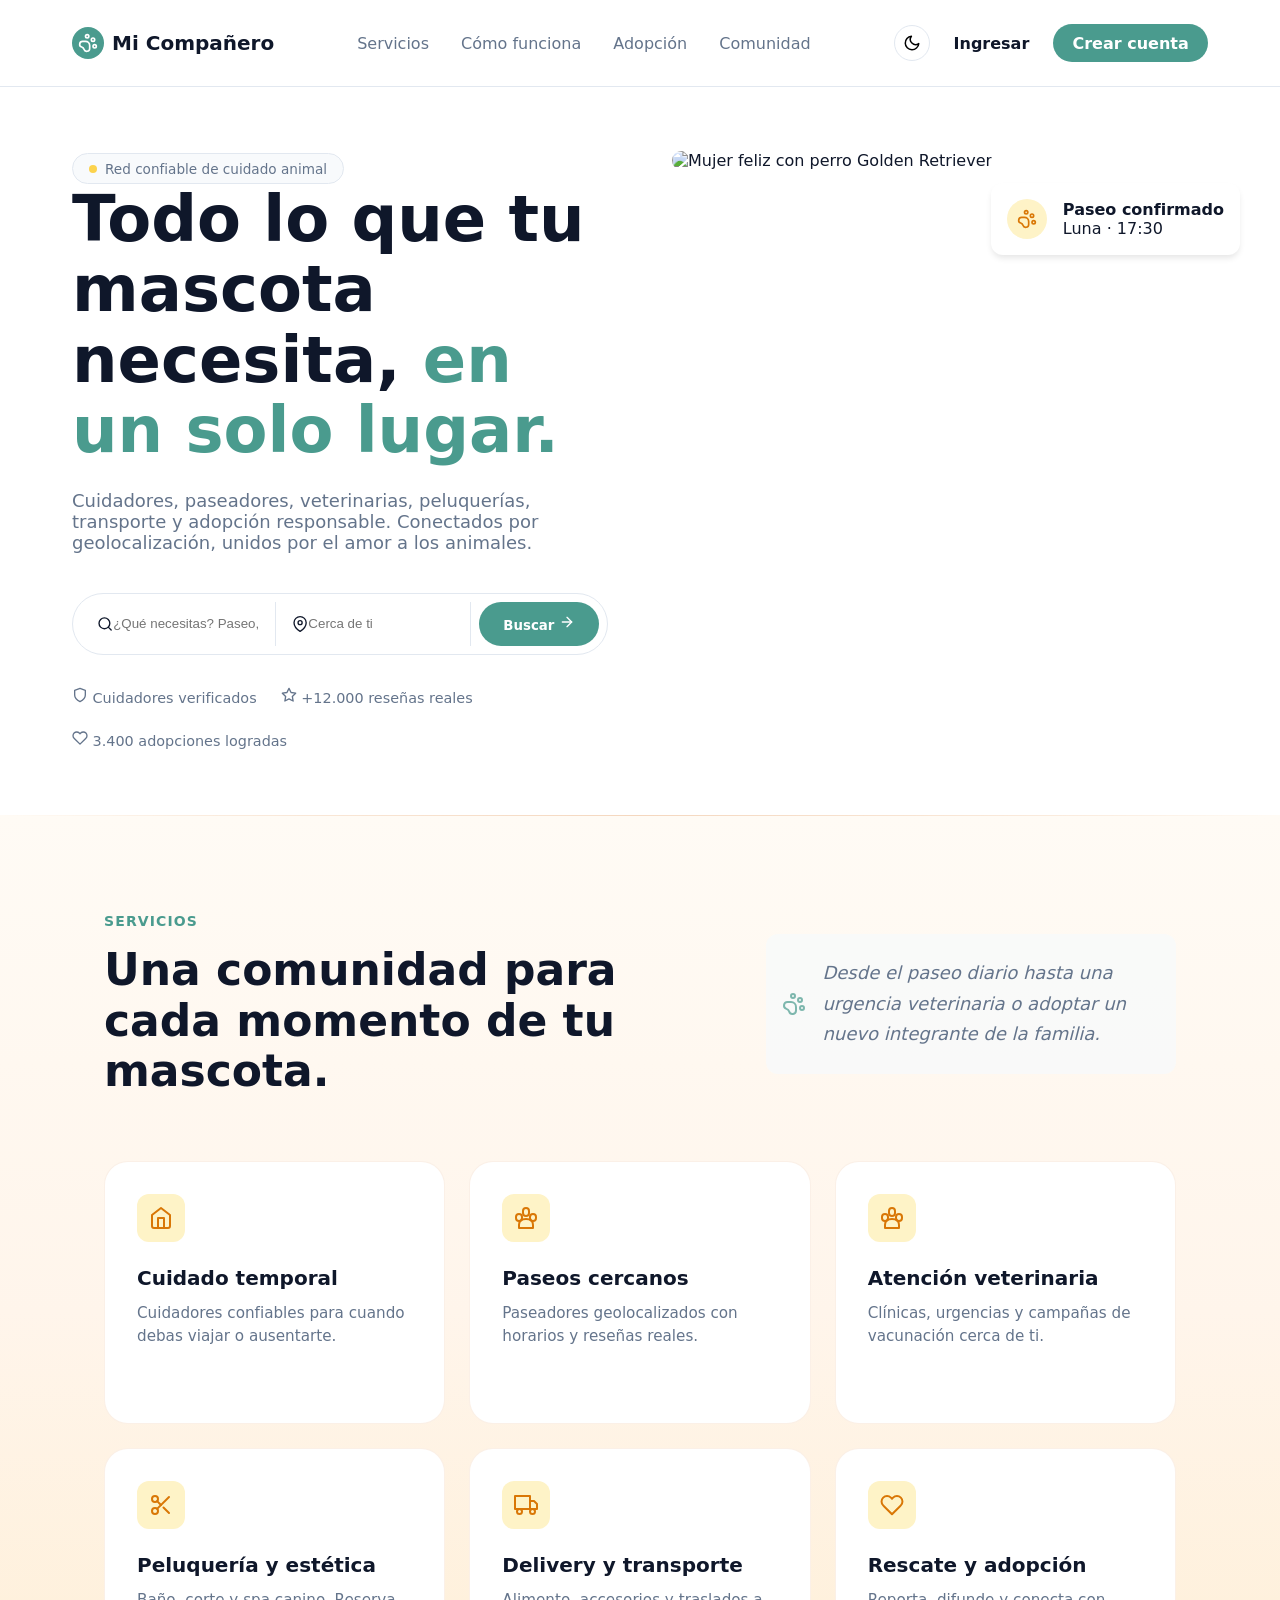
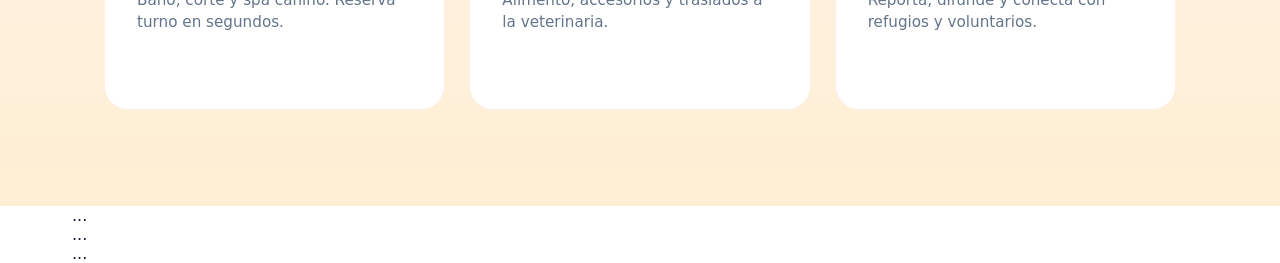
==== index.html @ 40c1881e "Primer Commit" ====
<!DOCTYPE html>
<html lang="es">
<head>
    <meta charset="UTF-8">
    <meta name="viewport" content="width=device-width, initial-scale=1.0">
    <title>Mi Compañero - Cuidado Animal</title>
    <!-- (Mantén todos los links a CSS aquí igual que antes) -->
    <link rel="stylesheet" href="css/variables.css">
    <link rel="stylesheet" href="css/reset.css">
    <link rel="stylesheet" href="css/components.css">
    <link rel="stylesheet" href="css/header.css">
    <link rel="stylesheet" href="css/hero.css">
    <link rel="stylesheet" href="css/main.css">
</head>
<body>

    <!-- HEADER ACTUALIZADO CON EL NUEVO SVG -->
    <header>
        <div class="container nav-wrapper">
            <a href="#" class="logo">
                <div class="logo-icon">
                    <!-- Logo SVG Paw Print -->
                    <svg xmlns="http://www.w3.org/2000/svg" width="20" height="20" viewBox="0 0 24 24" fill="none" stroke="currentColor" stroke-width="2" stroke-linecap="round" stroke-linejoin="round">
                        <circle cx="11" cy="4" r="2"></circle>
                        <circle cx="18" cy="8" r="2"></circle>
                        <circle cx="20" cy="16" r="2"></circle>
                        <path d="M9 10a5 5 0 0 1 5 5v3.5a3.5 3.5 0 0 1-6.84 1.045Q6.52 17.48 4.46 16.84A3.5 3.5 0 0 1 5.5 10Z"></path>
                    </svg>
                </div>
                Mi Compañero
            </a>
            
            <nav>
                <ul class="nav-links">
                    <li><a href="#servicios">Servicios</a></li>
                    <li><a href="#como-funciona">Cómo funciona</a></li>
                    <li><a href="#adopcion">Adopción</a></li>
                    <li><a href="#comunidad">Comunidad</a></li>
                </ul>
            </nav>
            <div class="nav-actions">
                <button class="theme-toggle" id="themeBtn" aria-label="Cambiar tema">
                    <svg xmlns="http://www.w3.org/2000/svg" width="18" height="18" viewBox="0 0 24 24" fill="none" stroke="currentColor" stroke-width="2" stroke-linecap="round" stroke-linejoin="round"><path d="M21 12.79A9 9 0 1 1 11.21 3 7 7 0 0 0 21 12.79z"></path></svg>
                </button>
                <a href="#" class="btn-login">Ingresar</a>
                <a href="#" class="btn-primary">Crear cuenta</a>
            </div>
        </div>
    </header>

    <!-- MAIN CONTENT -->
    <main class="container">
        <section class="hero">
            
            <!-- Left Column -->
            <div class="hero-content">
                <div class="badge">
                    <span class="badge-dot"></span>
                    Red confiable de cuidado animal
                </div>
                
                <h1>Todo lo que tu mascota necesita, <span class="text-primary">en un solo lugar.</span></h1>
                
                <p class="hero-description">
                    Cuidadores, paseadores, veterinarias, peluquerías, transporte y adopción responsable. Conectados por geolocalización, unidos por el amor a los animales.
                </p>

                <form class="search-bar" id="searchForm">
                    <div class="search-input-group">
                        <svg xmlns="http://www.w3.org/2000/svg" width="18" height="18" viewBox="0 0 24 24" fill="none" stroke="currentColor" stroke-width="2" stroke-linecap="round" stroke-linejoin="round"><circle cx="11" cy="11" r="8"></circle><line x1="21" y1="21" x2="16.65" y2="16.65"></line></svg>
                        <input type="text" placeholder="¿Qué necesitas? Paseo, veterinaria...">
                    </div>
                    <div class="search-input-group">
                        <svg xmlns="http://www.w3.org/2000/svg" width="18" height="18" viewBox="0 0 24 24" fill="none" stroke="currentColor" stroke-width="2" stroke-linecap="round" stroke-linejoin="round"><path d="M21 10c0 7-9 13-9 13s-9-6-9-13a9 9 0 0 1 18 0z"></path><circle cx="12" cy="10" r="3"></circle></svg>
                        <input type="text" placeholder="Cerca de ti">
                    </div>
                    <button type="submit" class="btn-search">
                        Buscar 
                        <svg xmlns="http://www.w3.org/2000/svg" width="16" height="16" viewBox="0 0 24 24" fill="none" stroke="currentColor" stroke-width="2" stroke-linecap="round" stroke-linejoin="round"><line x1="5" y1="12" x2="19" y2="12"></line><polyline points="12 5 19 12 12 19"></polyline></svg>
                    </button>
                </form>

                <div class="features-list">
                    <div class="feature-item">
                        <svg xmlns="http://www.w3.org/2000/svg" width="16" height="16" viewBox="0 0 24 24" fill="none" stroke="currentColor" stroke-width="2" stroke-linecap="round" stroke-linejoin="round"><path d="M12 22s8-4 8-10V5l-8-3-8 3v7c0 6 8 10 8 10z"></path></svg>
                        Cuidadores verificados
                    </div>
                    <div class="feature-item">
                        <svg xmlns="http://www.w3.org/2000/svg" width="16" height="16" viewBox="0 0 24 24" fill="none" stroke="currentColor" stroke-width="2" stroke-linecap="round" stroke-linejoin="round"><polygon points="12 2 15.09 8.26 22 9.27 17 14.14 18.18 21.02 12 17.77 5.82 21.02 7 14.14 2 9.27 8.91 8.26 12 2"></polygon></svg>
                        +12.000 reseñas reales
                    </div>
                    <div class="feature-item">
                        <svg xmlns="http://www.w3.org/2000/svg" width="16" height="16" viewBox="0 0 24 24" fill="none" stroke="currentColor" stroke-width="2" stroke-linecap="round" stroke-linejoin="round"><path d="M20.84 4.61a5.5 5.5 0 0 0-7.78 0L12 5.67l-1.06-1.06a5.5 5.5 0 0 0-7.78 7.78l1.06 1.06L12 21.23l7.78-7.78 1.06-1.06a5.5 5.5 0 0 0 0-7.78z"></path></svg>
                        3.400 adopciones logradas
                    </div>
                </div>
            </div>

            <!-- Right Column -->
            <div class="hero-visuals">
                <img src="https://images.unsplash.com/photo-1530281700549-e82e7bf110d6?ixlib=rb-4.0.3&auto=format&fit=crop&w=800&q=80" alt="Mujer feliz con perro Golden Retriever" class="main-image">

                <!-- Tarjeta Flotante Superior con el MISMO SVG -->
                <div class="floating-card card-top-right">
                    <div class="icon-circle">
                        <svg xmlns="http://www.w3.org/2000/svg" width="20" height="20" viewBox="0 0 24 24" fill="none" stroke="currentColor" stroke-width="2" stroke-linecap="round" stroke-linejoin="round">
                            <circle cx="11" cy="4" r="2"></circle>
                            <circle cx="18" cy="8" r="2"></circle>
                            <circle cx="20" cy="16" r="2"></circle>
                            <path d="M9 10a5 5 0 0 1 5 5v3.5a3.5 3.5 0 0 1-6.84 1.045Q6.52 17.48 4.46 16.84A3.5 3.5 0 0 1 5.5 10Z"></path>
                        </svg>
                    </div>
                    <div class="card-text">
                        <h4>Paseo confirmado</h4>
                        <p>Luna · 17:30</p>
                    </div>
                </div>
            </div>

        </section>
        <!-- SECCIÓN SERVICIOS -->
        <section id="servicios" class="services">
            <div class="container">
                <div class="services-header">
                    <div class="services-intro">
                        <span class="section-label">SERVICIOS</span>
                        <h2>Una comunidad para cada momento de tu mascota.</h2>
                    </div>
                    <p class="services-description">
                        Desde el paseo diario hasta una urgencia veterinaria o adoptar un nuevo integrante de la familia.
                    </p>
                </div>

                <div class="services-grid">
                    <!-- Tarjeta 1: Cuidado temporal -->
                    <article class="service-card">
                        <div class="service-icon">
                            <svg xmlns="http://www.w3.org/2000/svg" width="24" height="24" viewBox="0 0 24 24" fill="none" stroke="currentColor" stroke-width="2" stroke-linecap="round" stroke-linejoin="round">
                                <path d="m3 9 9-7 9 7v11a2 2 0 0 1-2 2H5a2 2 0 0 1-2-2z"></path>
                                <polyline points="9 22 9 12 15 12 15 22"></polyline>
                            </svg>
                        </div>
                        <h3>Cuidado temporal</h3>
                        <p>Cuidadores confiables para cuando debas viajar o ausentarte.</p>
                        <a href="#" class="service-link">
                            Explorar 
                            <svg xmlns="http://www.w3.org/2000/svg" width="16" height="16" viewBox="0 0 24 24" fill="none" stroke="currentColor" stroke-width="2" stroke-linecap="round" stroke-linejoin="round">
                                <line x1="5" y1="12" x2="19" y2="12"></line>
                                <polyline points="12 5 19 12 12 19"></polyline>
                            </svg>
                        </a>
                    </article>

                    <!-- Tarjeta 2: Paseos cercanos -->
                    <article class="service-card">
                        <div class="service-icon">
                            <svg xmlns="http://www.w3.org/2000/svg" width="24" height="24" viewBox="0 0 24 24" fill="none" stroke="currentColor" stroke-width="2" stroke-linecap="round" stroke-linejoin="round">
                                <path d="M12 2a3 3 0 0 0-3 3v2a3 3 0 0 0 6 0V5a3 3 0 0 0-3-3Z"></path>
                                <path d="M19 8a3 3 0 0 0-3 3v1a3 3 0 0 0 6 0v-1a3 3 0 0 0-3-3Z"></path>
                                <path d="M5 8a3 3 0 0 0-3 3v1a3 3 0 0 0 6 0v-1a3 3 0 0 0-3-3Z"></path>
                                <path d="M12 13c-4 0-7 2-7 6v3h14v-3c0-4-3-6-7-6Z"></path>
                            </svg>
                        </div>
                        <h3>Paseos cercanos</h3>
                        <p>Paseadores geolocalizados con horarios y reseñas reales.</p>
                        <a href="#" class="service-link">
                            Explorar 
                            <svg xmlns="http://www.w3.org/2000/svg" width="16" height="16" viewBox="0 0 24 24" fill="none" stroke="currentColor" stroke-width="2" stroke-linecap="round" stroke-linejoin="round">
                                <line x1="5" y1="12" x2="19" y2="12"></line>
                                <polyline points="12 5 19 12 12 19"></polyline>
                            </svg>
                        </a>
                    </article>

                    <!-- Tarjeta 3: Atención veterinaria -->
                    <article class="service-card">
                        <div class="service-icon">
                            <svg xmlns="http://www.w3.org/2000/svg" width="24" height="24" viewBox="0 0 24 24" fill="none" stroke="currentColor" stroke-width="2" stroke-linecap="round" stroke-linejoin="round">
                                <path d="M12 2a3 3 0 0 0-3 3v2a3 3 0 0 0 6 0V5a3 3 0 0 0-3-3Z"></path>
                                <path d="M19 8a3 3 0 0 0-3 3v1a3 3 0 0 0 6 0v-1a3 3 0 0 0-3-3Z"></path>
                                <path d="M5 8a3 3 0 0 0-3 3v1a3 3 0 0 0 6 0v-1a3 3 0 0 0-3-3Z"></path>
                                <path d="M12 13c-4 0-7 2-7 6v3h14v-3c0-4-3-6-7-6Z"></path>
                            </svg>
                        </div>
                        <h3>Atención veterinaria</h3>
                        <p>Clínicas, urgencias y campañas de vacunación cerca de ti.</p>
                        <a href="#" class="service-link">
                            Explorar 
                            <svg xmlns="http://www.w3.org/2000/svg" width="16" height="16" viewBox="0 0 24 24" fill="none" stroke="currentColor" stroke-width="2" stroke-linecap="round" stroke-linejoin="round">
                                <line x1="5" y1="12" x2="19" y2="12"></line>
                                <polyline points="12 5 19 12 12 19"></polyline>
                            </svg>
                        </a>
                    </article>

                    <!-- Tarjeta 4: Peluquería y estética -->
                    <article class="service-card">
                        <div class="service-icon">
                            <svg xmlns="http://www.w3.org/2000/svg" width="24" height="24" viewBox="0 0 24 24" fill="none" stroke="currentColor" stroke-width="2" stroke-linecap="round" stroke-linejoin="round">
                                <circle cx="6" cy="6" r="3"></circle>
                                <circle cx="6" cy="18" r="3"></circle>
                                <line x1="20" y1="4" x2="8.12" y2="15.88"></line>
                                <line x1="14.47" y1="14.48" x2="20" y2="20"></line>
                                <line x1="8.12" y1="8.12" x2="12" y2="12"></line>
                            </svg>
                        </div>
                        <h3>Peluquería y estética</h3>
                        <p>Baño, corte y spa canino. Reserva turno en segundos.</p>
                        <a href="#" class="service-link">
                            Explorar 
                            <svg xmlns="http://www.w3.org/2000/svg" width="16" height="16" viewBox="0 0 24 24" fill="none" stroke="currentColor" stroke-width="2" stroke-linecap="round" stroke-linejoin="round">
                                <line x1="5" y1="12" x2="19" y2="12"></line>
                                <polyline points="12 5 19 12 12 19"></polyline>
                            </svg>
                        </a>
                    </article>

                    <!-- Tarjeta 5: Delivery y transporte -->
                    <article class="service-card">
                        <div class="service-icon">
                            <svg xmlns="http://www.w3.org/2000/svg" width="24" height="24" viewBox="0 0 24 24" fill="none" stroke="currentColor" stroke-width="2" stroke-linecap="round" stroke-linejoin="round">
                                <rect x="1" y="3" width="15" height="13"></rect>
                                <polygon points="16 8 20 8 23 11 23 16 16 16 16 8"></polygon>
                                <circle cx="5.5" cy="18.5" r="2.5"></circle>
                                <circle cx="18.5" cy="18.5" r="2.5"></circle>
                            </svg>
                        </div>
                        <h3>Delivery y transporte</h3>
                        <p>Alimento, accesorios y traslados a la veterinaria.</p>
                        <a href="#" class="service-link">
                            Explorar 
                            <svg xmlns="http://www.w3.org/2000/svg" width="16" height="16" viewBox="0 0 24 24" fill="none" stroke="currentColor" stroke-width="2" stroke-linecap="round" stroke-linejoin="round">
                                <line x1="5" y1="12" x2="19" y2="12"></line>
                                <polyline points="12 5 19 12 12 19"></polyline>
                            </svg>
                        </a>
                    </article>

                    <!-- Tarjeta 6: Rescate y adopción -->
                    <article class="service-card">
                        <div class="service-icon">
                            <svg xmlns="http://www.w3.org/2000/svg" width="24" height="24" viewBox="0 0 24 24" fill="none" stroke="currentColor" stroke-width="2" stroke-linecap="round" stroke-linejoin="round">
                                <path d="M20.84 4.61a5.5 5.5 0 0 0-7.78 0L12 5.67l-1.06-1.06a5.5 5.5 0 0 0-7.78 7.78l1.06 1.06L12 21.23l7.78-7.78 1.06-1.06a5.5 5.5 0 0 0 0-7.78z"></path>
                            </svg>
                        </div>
                        <h3>Rescate y adopción</h3>
                        <p>Reporta, difunde y conecta con refugios y voluntarios.</p>
                        <a href="#" class="service-link">
                            Explorar 
                            <svg xmlns="http://www.w3.org/2000/svg" width="16" height="16" viewBox="0 0 24 24" fill="none" stroke="currentColor" stroke-width="2" stroke-linecap="round" stroke-linejoin="round">
                                <line x1="5" y1="12" x2="19" y2="12"></line>
                                <polyline points="12 5 19 12 12 19"></polyline>
                            </svg>
                        </a>
                    </article>
                </div>
            </div>
        </section>
        <section id="como-funciona"> ... </section>
        <section id="adopcion"> ... </section>
        <section id="comunidad"> ... </section>
    </main>

    <!-- JS Modules -->
    <!-- ✅ ORDEN CORRECTO -->
    <!-- 1️⃣ Primero las utilidades (dependencias) -->
    <script src="js/utils/helpers.js"></script>

    <!-- 2️⃣ Luego los módulos que las usan -->
    <script src="js/modules/ThemeModule.js"></script>
    <script src="js/modules/SearchModule.js"></script>
    <script src="js/modules/NavModule.js"></script>

    <!-- 3️⃣ Finalmente el punto de entrada -->
    <script src="js/app.js"></script>
</body>
</html>
---- css/variables.css ----
:root {
    /* 🎨 Paleta de colores - Modifica aquí para cambiar todo el tema */
    --color-primary: #4A9B8E;
    --color-primary-hover: #3d8276;
    --color-bg-body: #FFFFFF;
    --color-bg-soft: #F8FAFC;
    
    /* ✏️ Tipografía */
    --text-main: #0F172A;
    --text-muted: #64748B;
    --text-light: #94A3B8;
    --font-family: 'Inter', system-ui, sans-serif;
    
    /* 🧱 UI */
    --border-color: #E2E8F0;
    --radius-full: 9999px;
    --radius-md: 12px;
    --radius-lg: 24px;
    --shadow-md: 0 4px 6px -1px rgb(0 0 0 / 0.1);
}

body.dark-mode {
    --color-bg-body: #0F172A;
    --color-bg-soft: #1E293B;
    --text-main: #F8FAFC;
    --text-muted: #CBD5E1;
    --border-color: #334155;
}
---- css/components.css ----
/* Botones reutilizables */
.btn-primary {
    background-color: var(--color-primary);
    color: white;
    padding: 0.6rem 1.2rem;
    border-radius: var(--radius-full);
    font-weight: 600;
    transition: background-color 0.2s;
}
.btn-primary:hover { background-color: var(--color-primary-hover); }

.badge {
    display: inline-flex;
    align-items: center;
    gap: 0.5rem;
    background-color: var(--color-bg-soft);
    border: 1px solid var(--border-color);
    padding: 0.4rem 1rem;
    border-radius: var(--radius-full);
    font-size: 0.85rem;
    color: var(--text-muted);
}

.badge-dot {
    width: 8px; height: 8px;
    background-color: #FCD34D;
    border-radius: 50%;
}

.text-primary { color: var(--color-primary); }
---- css/header.css ----
header {
    padding: 1.5rem 0;
    border-bottom: 1px solid var(--border-color);
}
.nav-wrapper {
    display: flex;
    justify-content: space-between;
    align-items: center;
}
.logo {
    display: flex;
    align-items: center;
    gap: 0.5rem;
    font-weight: 700;
    font-size: 1.25rem;
}
.logo-icon {
    background-color: var(--color-primary);
    color: white;
    width: 32px; height: 32px;
    border-radius: 50%;
    display: flex;
    align-items: center;
    justify-content: center;
}
.nav-links {
    display: flex;
    gap: 2rem;
}
.nav-links a {
    color: var(--text-muted);
    font-weight: 500;
    transition: color 0.2s;
}
.nav-links a:hover { color: var(--color-primary); }
.nav-actions {
    display: flex;
    align-items: center;
    gap: 1.5rem;
}
.theme-toggle {
    width: 36px; height: 36px;
    border-radius: 50%;
    border: 1px solid var(--border-color);
    display: flex;
    align-items: center;
    justify-content: center;
}
.btn-login { font-weight: 600; }
/* Burger toggle - solo visible en móvil */
.burger-toggle {
    display: none;
    flex-direction: column;
    gap: 4px;
    background: none;
    border: none;
    cursor: pointer;
    padding: 4px;
}

.burger-line {
    width: 22px;
    height: 2px;
    background-color: var(--text-main);
    border-radius: 2px;
    transition: transform 0.3s, opacity 0.3s;
}

@media (max-width: 968px) {
    .burger-toggle { display: flex; }

    .nav-links {
        position: fixed;
        top: 0;
        right: -100%;
        width: 70%;
        max-width: 300px;
        height: 100vh;
        background: var(--color-bg-body);
        flex-direction: column;
        padding: 5rem 2rem;
        gap: 1.5rem;
        box-shadow: -5px 0 15px rgba(0,0,0,0.1);
        transition: right 0.3s ease;
        z-index: 1000;
    }

    .nav-links--open { right: 0; }

    .nav-links a { font-size: 1.1rem; }
}
---- css/hero.css ----
.hero {
    padding: 4rem 0;
    display: grid;
    grid-template-columns: 1fr 1fr;
    gap: 4rem;
    align-items: center;
}
.hero h1 {
    font-size: 4rem;
    line-height: 1.1;
    margin-bottom: 1.5rem;
}
.hero-description {
    font-size: 1.125rem;
    color: var(--text-muted);
    margin-bottom: 2.5rem;
}
.search-bar {
    display: flex;
    background: white;
    border: 1px solid var(--border-color);
    border-radius: var(--radius-full);
    padding: 0.5rem;
    margin-bottom: 2rem;
}
.search-input-group {
    display: flex;
    align-items: center;
    padding: 0 1rem;
    flex: 1;
    border-right: 1px solid var(--border-color);
}
.search-input-group input {
    border: none;
    outline: none;
    width: 100%;
    background: transparent;
    color: var(--text-main);
}
.btn-search {
    background-color: var(--color-primary);
    color: white;
    padding: 0.8rem 1.5rem;
    border-radius: var(--radius-full);
    font-weight: 600;
    margin-left: 0.5rem;
}
.features-list {
    display: flex;
    flex-wrap: wrap;
    gap: 1.5rem;
    font-size: 0.9rem;
    color: var(--text-muted);
}
.hero-visuals {
    position: relative;
    height: 600px;
}
.main-image {
    width: 100%;
    height: 100%;
    object-fit: cover;
    border-radius: var(--radius-lg);
}
.floating-card {
    position: absolute;
    background: white;
    padding: 1rem;
    border-radius: var(--radius-md);
    box-shadow: var(--shadow-md);
    display: flex;
    align-items: center;
    gap: 1rem;
}
.card-top-right {
    top: 2rem;
    right: -2rem;
    animation: float 3s ease-in-out infinite;
}
.icon-circle {
    background-color: #FEF3C7;
    color: #D97706;
    width: 40px; height: 40px;
    border-radius: 50%;
    display: flex;
    align-items: center;
    justify-content: center;
}
@keyframes float {
    0%, 100% { transform: translateY(0); }
    50% { transform: translateY(-10px); }
}
@media (max-width: 968px) {
    .hero { grid-template-columns: 1fr; }
    .hero h1 { font-size: 3rem; }
    .nav-links { display: none; }
}
---- css/main.css ----
/**
 * 📦 Archivo principal de estilos
 * Importa todos los módulos CSS en el orden correcto
 * 
 * Uso: en lugar de linkear 5 archivos en el HTML,
 * solo linkeas este:
 * <link rel="stylesheet" href="css/main.css">
 */
/* css/main.css */
/* 1️⃣ Variables (siempre primero) */
@import url('variables.css');

/* 2️⃣ Reset de estilos base */
@import url('reset.css');

/* 3️⃣ Componentes reutilizables */
@import url('components.css');

/* 4️⃣ Layouts por sección */
@import url('header.css');
@import url('hero.css');

@import url('services.css');      /* 👈 NUEVO: Sección de servicios */

/* 5️⃣ Utilidades */
@import url('utilities.css');

/* 
   ⚠️ NOTA: @import tiene un pequeño costo de rendimiento 
   porque hace múltiples peticiones HTTP.
   
   Para producción, considera:
   a) Concatenar todos los CSS en uno solo con un bundler (Vite, Webpack)
   b) O linkear cada archivo directamente en el HTML
*/
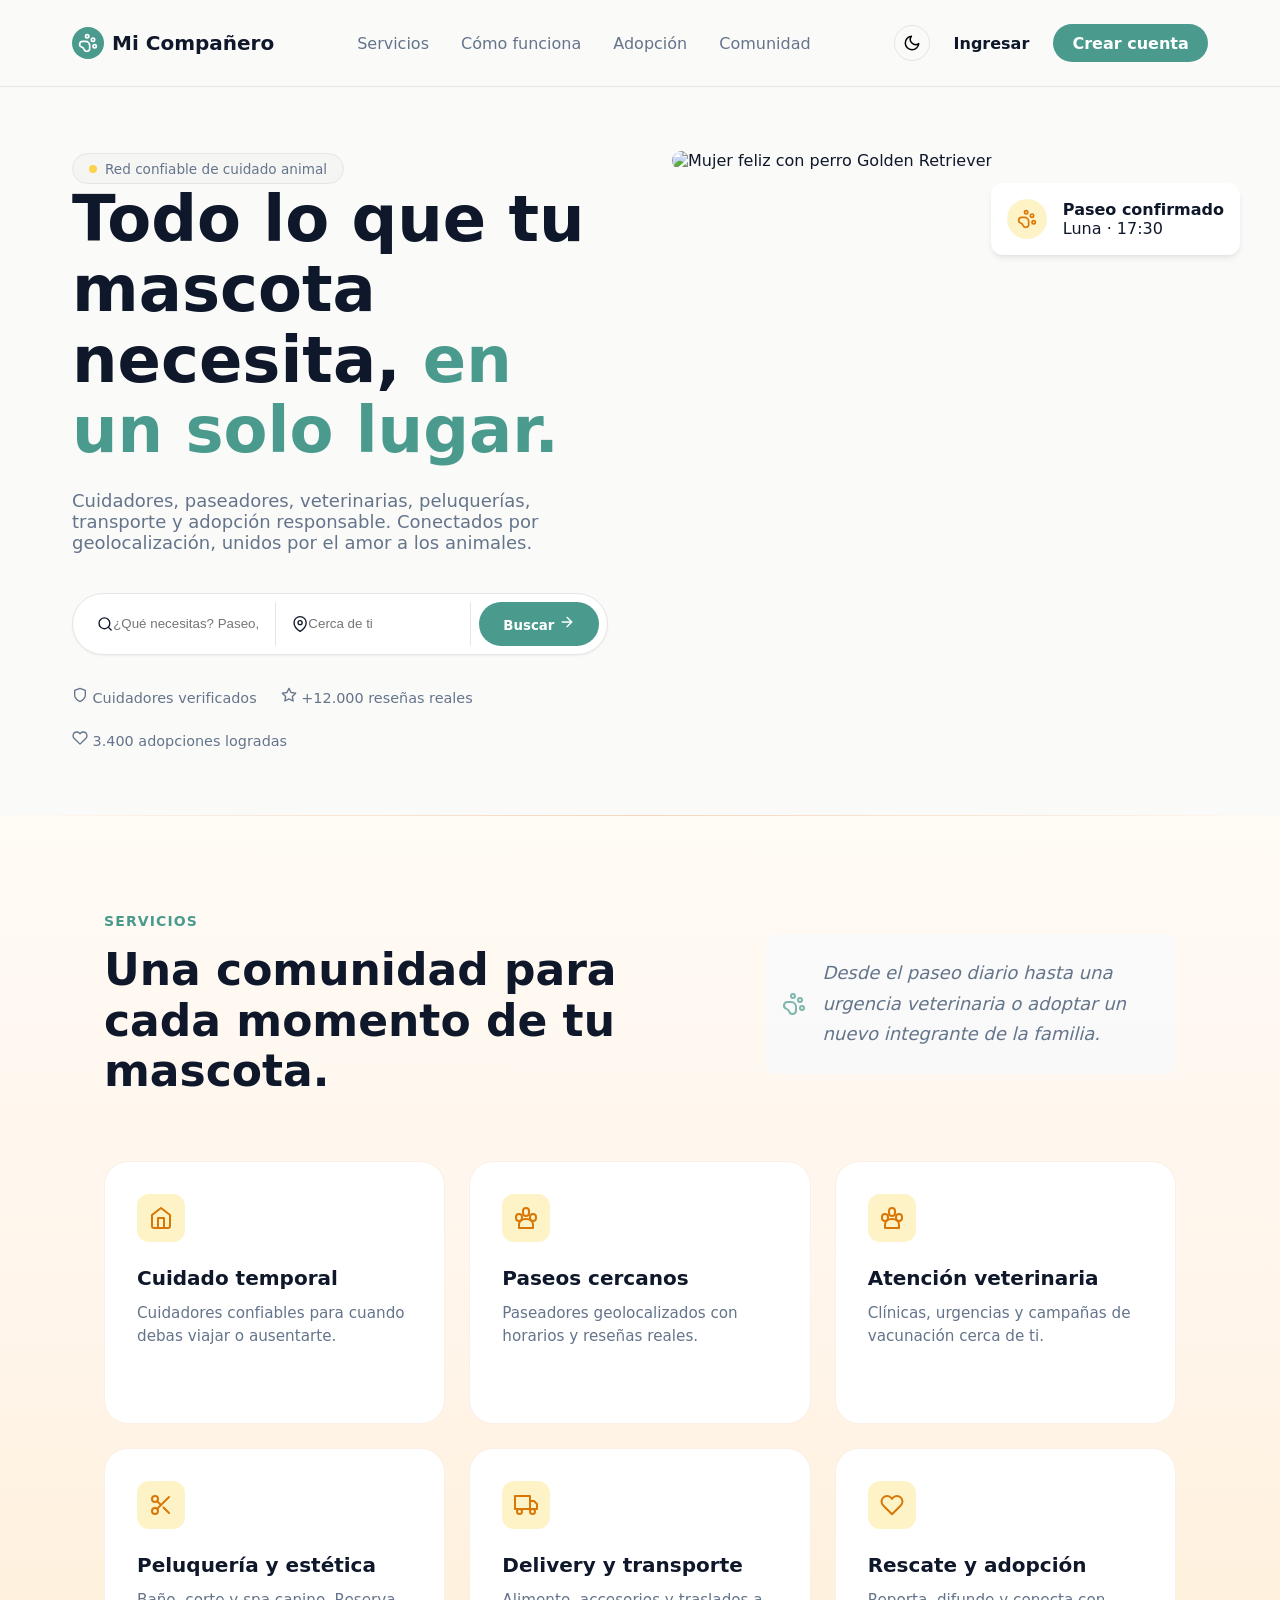
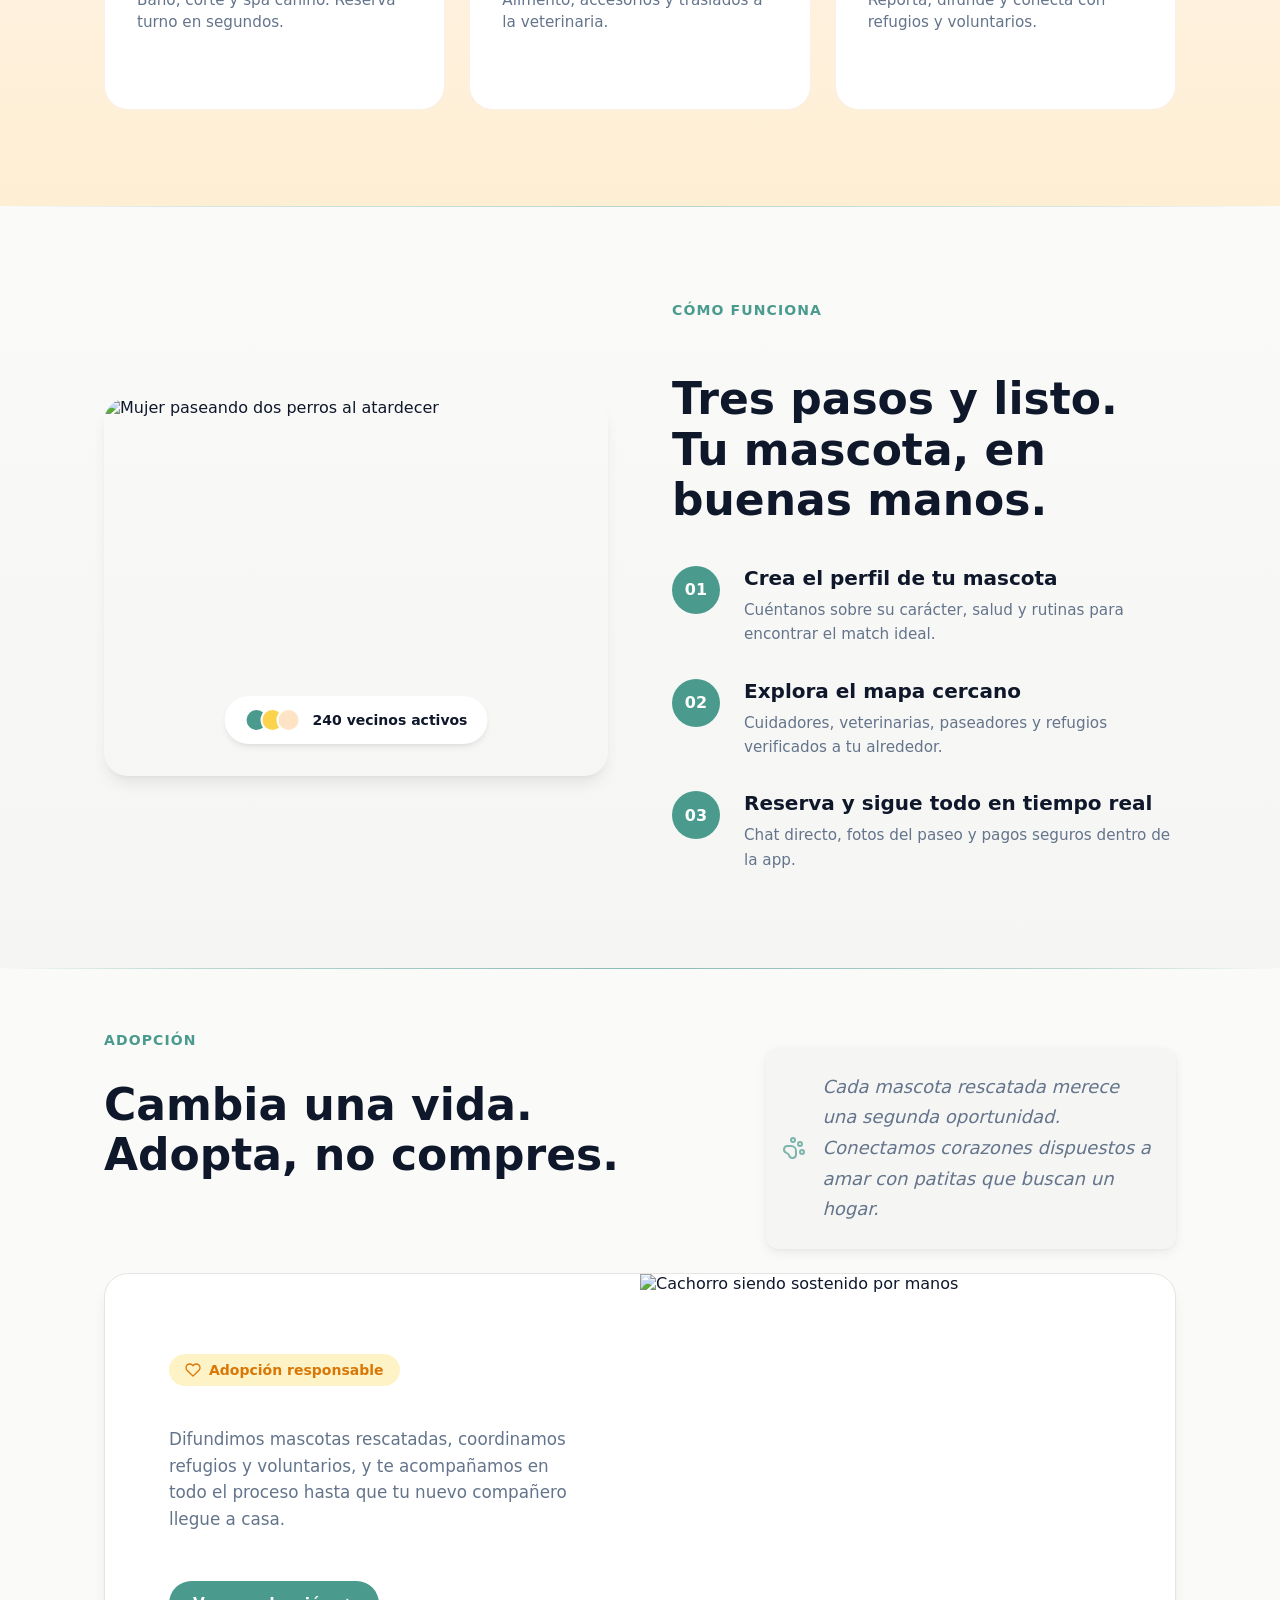
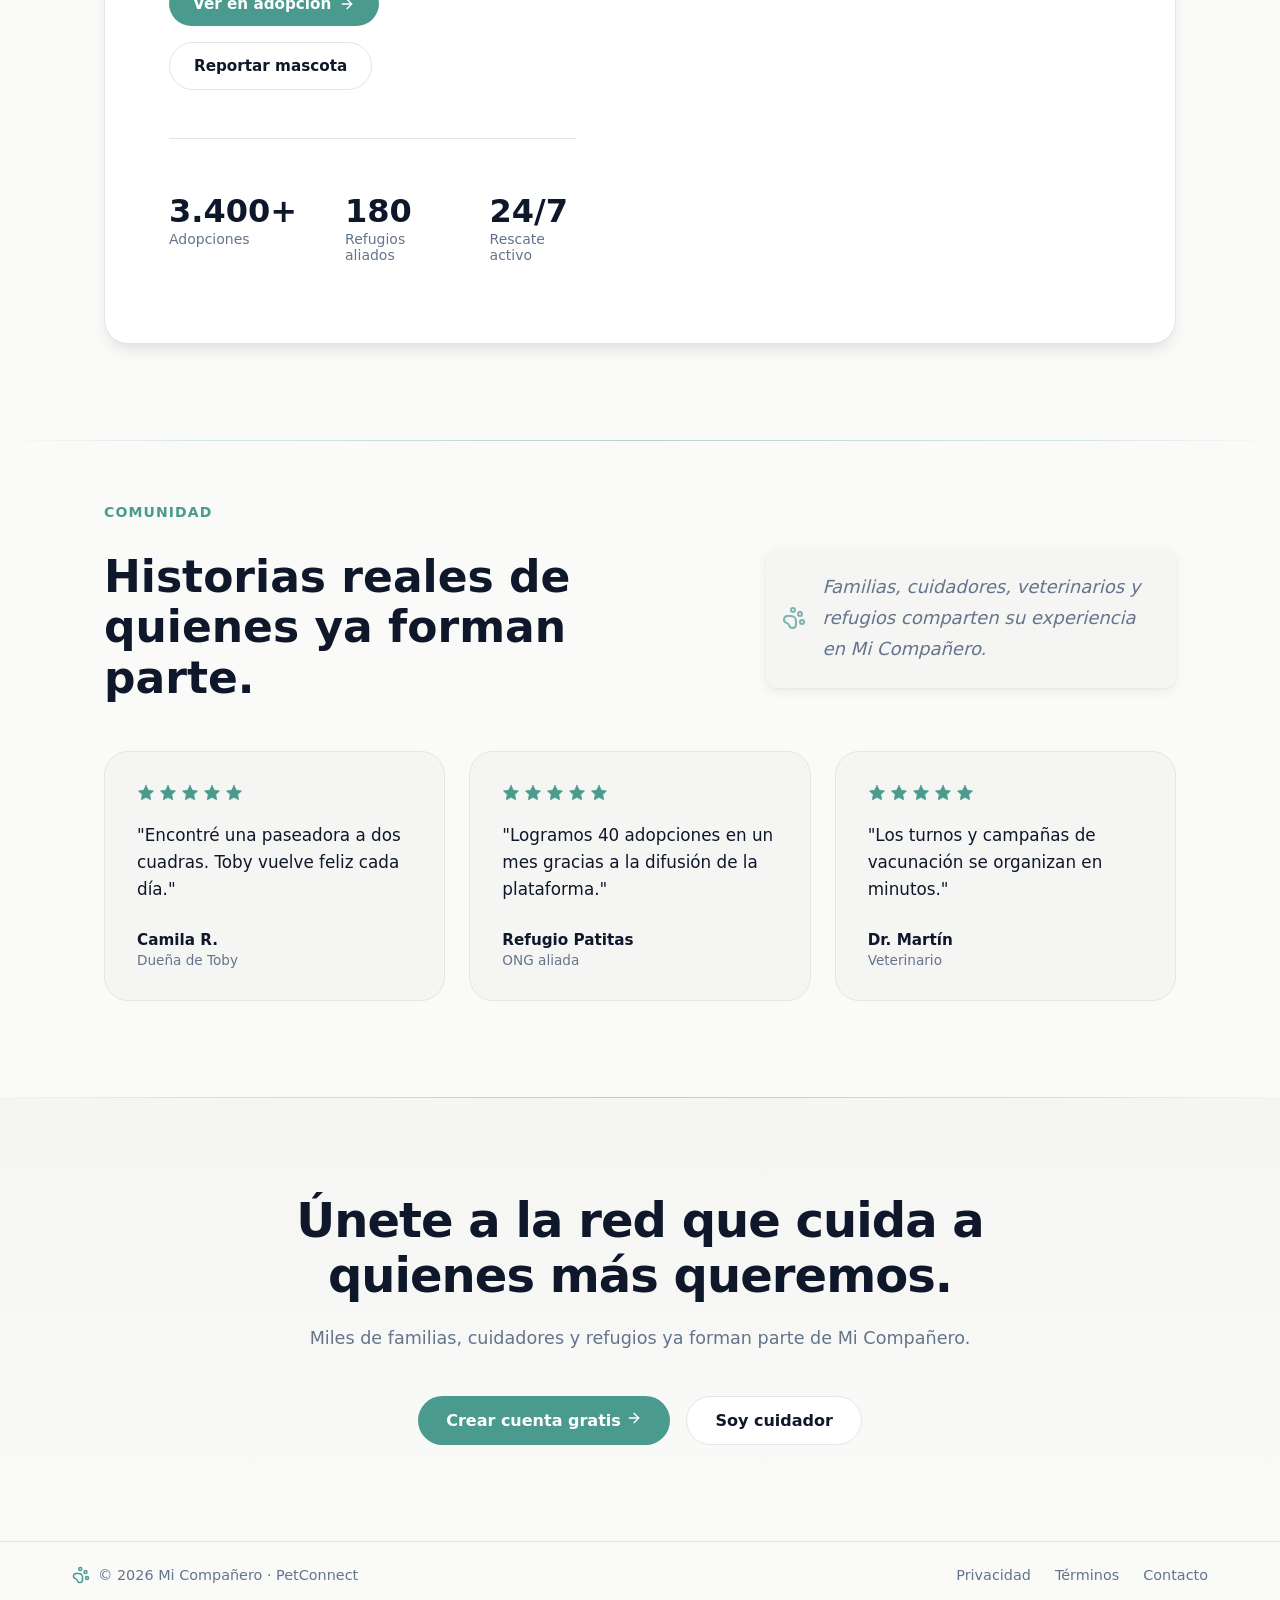
==== commit aeab5805: "Proyecto-base" ====
--- a/index.html
+++ b/index.html
@@ -1,108 +1,26 @@
 <!DOCTYPE html>
 <html lang="es">
-<head>
-    <meta charset="UTF-8">
-    <meta name="viewport" content="width=device-width, initial-scale=1.0">
-    <title>Mi Compañero - Cuidado Animal</title>
-    <!-- (Mantén todos los links a CSS aquí igual que antes) -->
-    <link rel="stylesheet" href="css/variables.css">
-    <link rel="stylesheet" href="css/reset.css">
-    <link rel="stylesheet" href="css/components.css">
-    <link rel="stylesheet" href="css/header.css">
-    <link rel="stylesheet" href="css/hero.css">
-    <link rel="stylesheet" href="css/main.css">
-</head>
-<body>
-
-    <!-- HEADER ACTUALIZADO CON EL NUEVO SVG -->
-    <header>
-        <div class="container nav-wrapper">
-            <a href="#" class="logo">
-                <div class="logo-icon">
-                    <!-- Logo SVG Paw Print -->
-                    <svg xmlns="http://www.w3.org/2000/svg" width="20" height="20" viewBox="0 0 24 24" fill="none" stroke="currentColor" stroke-width="2" stroke-linecap="round" stroke-linejoin="round">
-                        <circle cx="11" cy="4" r="2"></circle>
-                        <circle cx="18" cy="8" r="2"></circle>
-                        <circle cx="20" cy="16" r="2"></circle>
-                        <path d="M9 10a5 5 0 0 1 5 5v3.5a3.5 3.5 0 0 1-6.84 1.045Q6.52 17.48 4.46 16.84A3.5 3.5 0 0 1 5.5 10Z"></path>
-                    </svg>
-                </div>
-                Mi Compañero
-            </a>
-            
-            <nav>
-                <ul class="nav-links">
-                    <li><a href="#servicios">Servicios</a></li>
-                    <li><a href="#como-funciona">Cómo funciona</a></li>
-                    <li><a href="#adopcion">Adopción</a></li>
-                    <li><a href="#comunidad">Comunidad</a></li>
-                </ul>
-            </nav>
-            <div class="nav-actions">
-                <button class="theme-toggle" id="themeBtn" aria-label="Cambiar tema">
-                    <svg xmlns="http://www.w3.org/2000/svg" width="18" height="18" viewBox="0 0 24 24" fill="none" stroke="currentColor" stroke-width="2" stroke-linecap="round" stroke-linejoin="round"><path d="M21 12.79A9 9 0 1 1 11.21 3 7 7 0 0 0 21 12.79z"></path></svg>
-                </button>
-                <a href="#" class="btn-login">Ingresar</a>
-                <a href="#" class="btn-primary">Crear cuenta</a>
-            </div>
-        </div>
-    </header>
-
-    <!-- MAIN CONTENT -->
-    <main class="container">
-        <section class="hero">
-            
-            <!-- Left Column -->
-            <div class="hero-content">
-                <div class="badge">
-                    <span class="badge-dot"></span>
-                    Red confiable de cuidado animal
-                </div>
-                
-                <h1>Todo lo que tu mascota necesita, <span class="text-primary">en un solo lugar.</span></h1>
-                
-                <p class="hero-description">
-                    Cuidadores, paseadores, veterinarias, peluquerías, transporte y adopción responsable. Conectados por geolocalización, unidos por el amor a los animales.
-                </p>
-
-                <form class="search-bar" id="searchForm">
-                    <div class="search-input-group">
-                        <svg xmlns="http://www.w3.org/2000/svg" width="18" height="18" viewBox="0 0 24 24" fill="none" stroke="currentColor" stroke-width="2" stroke-linecap="round" stroke-linejoin="round"><circle cx="11" cy="11" r="8"></circle><line x1="21" y1="21" x2="16.65" y2="16.65"></line></svg>
-                        <input type="text" placeholder="¿Qué necesitas? Paseo, veterinaria...">
-                    </div>
-                    <div class="search-input-group">
-                        <svg xmlns="http://www.w3.org/2000/svg" width="18" height="18" viewBox="0 0 24 24" fill="none" stroke="currentColor" stroke-width="2" stroke-linecap="round" stroke-linejoin="round"><path d="M21 10c0 7-9 13-9 13s-9-6-9-13a9 9 0 0 1 18 0z"></path><circle cx="12" cy="10" r="3"></circle></svg>
-                        <input type="text" placeholder="Cerca de ti">
-                    </div>
-                    <button type="submit" class="btn-search">
-                        Buscar 
-                        <svg xmlns="http://www.w3.org/2000/svg" width="16" height="16" viewBox="0 0 24 24" fill="none" stroke="currentColor" stroke-width="2" stroke-linecap="round" stroke-linejoin="round"><line x1="5" y1="12" x2="19" y2="12"></line><polyline points="12 5 19 12 12 19"></polyline></svg>
-                    </button>
-                </form>
-
-                <div class="features-list">
-                    <div class="feature-item">
-                        <svg xmlns="http://www.w3.org/2000/svg" width="16" height="16" viewBox="0 0 24 24" fill="none" stroke="currentColor" stroke-width="2" stroke-linecap="round" stroke-linejoin="round"><path d="M12 22s8-4 8-10V5l-8-3-8 3v7c0 6 8 10 8 10z"></path></svg>
-                        Cuidadores verificados
-                    </div>
-                    <div class="feature-item">
-                        <svg xmlns="http://www.w3.org/2000/svg" width="16" height="16" viewBox="0 0 24 24" fill="none" stroke="currentColor" stroke-width="2" stroke-linecap="round" stroke-linejoin="round"><polygon points="12 2 15.09 8.26 22 9.27 17 14.14 18.18 21.02 12 17.77 5.82 21.02 7 14.14 2 9.27 8.91 8.26 12 2"></polygon></svg>
-                        +12.000 reseñas reales
-                    </div>
-                    <div class="feature-item">
-                        <svg xmlns="http://www.w3.org/2000/svg" width="16" height="16" viewBox="0 0 24 24" fill="none" stroke="currentColor" stroke-width="2" stroke-linecap="round" stroke-linejoin="round"><path d="M20.84 4.61a5.5 5.5 0 0 0-7.78 0L12 5.67l-1.06-1.06a5.5 5.5 0 0 0-7.78 7.78l1.06 1.06L12 21.23l7.78-7.78 1.06-1.06a5.5 5.5 0 0 0 0-7.78z"></path></svg>
-                        3.400 adopciones logradas
-                    </div>
-                </div>
-            </div>
-
-            <!-- Right Column -->
-            <div class="hero-visuals">
-                <img src="https://images.unsplash.com/photo-1530281700549-e82e7bf110d6?ixlib=rb-4.0.3&auto=format&fit=crop&w=800&q=80" alt="Mujer feliz con perro Golden Retriever" class="main-image">
-
-                <!-- Tarjeta Flotante Superior con el MISMO SVG -->
-                <div class="floating-card card-top-right">
-                    <div class="icon-circle">
+    <head>
+        <meta charset="UTF-8">
+        <meta name="viewport" content="width=device-width, initial-scale=1.0">
+        <title>Mi Compañero - Cuidado Animal</title>
+        <!-- (Mantén todos los links a CSS aquí igual que antes) -->
+        <link rel="stylesheet" href="css/variables.css">
+        <link rel="stylesheet" href="css/reset.css">
+        <link rel="stylesheet" href="css/components.css">
+        <link rel="stylesheet" href="css/header.css">
+        <link rel="stylesheet" href="css/hero.css">
+        <link rel="stylesheet" href="css/main.css">
+        <link rel="stylesheet" href="css/auth.css">
+    </head>
+    <body>
+
+        <!-- HEADER ACTUALIZADO CON EL NUEVO SVG -->
+        <header>
+            <div class="container nav-wrapper">
+                <a href="#" class="logo">
+                    <div class="logo-icon">
+                        <!-- Logo SVG Paw Print -->
                         <svg xmlns="http://www.w3.org/2000/svg" width="20" height="20" viewBox="0 0 24 24" fill="none" stroke="currentColor" stroke-width="2" stroke-linecap="round" stroke-linejoin="round">
                             <circle cx="11" cy="4" r="2"></circle>
                             <circle cx="18" cy="8" r="2"></circle>
@@ -110,168 +28,595 @@
                             <path d="M9 10a5 5 0 0 1 5 5v3.5a3.5 3.5 0 0 1-6.84 1.045Q6.52 17.48 4.46 16.84A3.5 3.5 0 0 1 5.5 10Z"></path>
                         </svg>
                     </div>
-                    <div class="card-text">
-                        <h4>Paseo confirmado</h4>
-                        <p>Luna · 17:30</p>
-                    </div>
+                    Mi Compañero
+                </a>
+                
+                <nav>
+                    <ul class="nav-links">
+                        <li><a href="#servicios">Servicios</a></li>
+                        <li><a href="#como-funciona">Cómo funciona</a></li>
+                        <li><a href="#adopcion">Adopción</a></li>
+                        <li><a href="#comunidad">Comunidad</a></li>
+                    </ul>
+                </nav>
+                <div class="nav-actions">
+                    <button class="theme-toggle" id="themeBtn" aria-label="Cambiar tema">
+                        <svg xmlns="http://www.w3.org/2000/svg" width="18" height="18" viewBox="0 0 24 24" fill="none" stroke="currentColor" stroke-width="2" stroke-linecap="round" stroke-linejoin="round"><path d="M21 12.79A9 9 0 1 1 11.21 3 7 7 0 0 0 21 12.79z"></path></svg>
+                    </button>
+                    <a href="#" class="btn-login">Ingresar</a>
+                    <a href="#" class="btn-primary">Crear cuenta</a>
                 </div>
             </div>
-
-        </section>
-        <!-- SECCIÓN SERVICIOS -->
-        <section id="servicios" class="services">
-            <div class="container">
-                <div class="services-header">
-                    <div class="services-intro">
-                        <span class="section-label">SERVICIOS</span>
-                        <h2>Una comunidad para cada momento de tu mascota.</h2>
-                    </div>
-                    <p class="services-description">
-                        Desde el paseo diario hasta una urgencia veterinaria o adoptar un nuevo integrante de la familia.
+        </header>
+
+        <!-- MAIN CONTENT -->
+        <main class="container">
+            <section class="hero">
+                
+                <!-- Left Column -->
+                <div class="hero-content">
+                    <div class="badge">
+                        <span class="badge-dot"></span>
+                        Red confiable de cuidado animal
+                    </div>
+                    
+                    <h1>Todo lo que tu mascota necesita, <span class="text-primary">en un solo lugar.</span></h1>
+                    
+                    <p class="hero-description">
+                        Cuidadores, paseadores, veterinarias, peluquerías, transporte y adopción responsable. Conectados por geolocalización, unidos por el amor a los animales.
                     </p>
-                </div>
-
-                <div class="services-grid">
-                    <!-- Tarjeta 1: Cuidado temporal -->
-                    <article class="service-card">
-                        <div class="service-icon">
-                            <svg xmlns="http://www.w3.org/2000/svg" width="24" height="24" viewBox="0 0 24 24" fill="none" stroke="currentColor" stroke-width="2" stroke-linecap="round" stroke-linejoin="round">
-                                <path d="m3 9 9-7 9 7v11a2 2 0 0 1-2 2H5a2 2 0 0 1-2-2z"></path>
-                                <polyline points="9 22 9 12 15 12 15 22"></polyline>
+
+                    <form class="search-bar" id="searchForm">
+                        <div class="search-input-group">
+                            <svg xmlns="http://www.w3.org/2000/svg" width="18" height="18" viewBox="0 0 24 24" fill="none" stroke="currentColor" stroke-width="2" stroke-linecap="round" stroke-linejoin="round"><circle cx="11" cy="11" r="8"></circle><line x1="21" y1="21" x2="16.65" y2="16.65"></line></svg>
+                            <input type="text" placeholder="¿Qué necesitas? Paseo, veterinaria...">
+                        </div>
+                        <div class="search-input-group">
+                            <svg xmlns="http://www.w3.org/2000/svg" width="18" height="18" viewBox="0 0 24 24" fill="none" stroke="currentColor" stroke-width="2" stroke-linecap="round" stroke-linejoin="round"><path d="M21 10c0 7-9 13-9 13s-9-6-9-13a9 9 0 0 1 18 0z"></path><circle cx="12" cy="10" r="3"></circle></svg>
+                            <input type="text" placeholder="Cerca de ti">
+                        </div>
+                        <button type="submit" class="btn-search">
+                            Buscar 
+                            <svg xmlns="http://www.w3.org/2000/svg" width="16" height="16" viewBox="0 0 24 24" fill="none" stroke="currentColor" stroke-width="2" stroke-linecap="round" stroke-linejoin="round"><line x1="5" y1="12" x2="19" y2="12"></line><polyline points="12 5 19 12 12 19"></polyline></svg>
+                        </button>
+                    </form>
+
+                    <div class="features-list">
+                        <div class="feature-item">
+                            <svg xmlns="http://www.w3.org/2000/svg" width="16" height="16" viewBox="0 0 24 24" fill="none" stroke="currentColor" stroke-width="2" stroke-linecap="round" stroke-linejoin="round"><path d="M12 22s8-4 8-10V5l-8-3-8 3v7c0 6 8 10 8 10z"></path></svg>
+                            Cuidadores verificados
+                        </div>
+                        <div class="feature-item">
+                            <svg xmlns="http://www.w3.org/2000/svg" width="16" height="16" viewBox="0 0 24 24" fill="none" stroke="currentColor" stroke-width="2" stroke-linecap="round" stroke-linejoin="round"><polygon points="12 2 15.09 8.26 22 9.27 17 14.14 18.18 21.02 12 17.77 5.82 21.02 7 14.14 2 9.27 8.91 8.26 12 2"></polygon></svg>
+                            +12.000 reseñas reales
+                        </div>
+                        <div class="feature-item">
+                            <svg xmlns="http://www.w3.org/2000/svg" width="16" height="16" viewBox="0 0 24 24" fill="none" stroke="currentColor" stroke-width="2" stroke-linecap="round" stroke-linejoin="round"><path d="M20.84 4.61a5.5 5.5 0 0 0-7.78 0L12 5.67l-1.06-1.06a5.5 5.5 0 0 0-7.78 7.78l1.06 1.06L12 21.23l7.78-7.78 1.06-1.06a5.5 5.5 0 0 0 0-7.78z"></path></svg>
+                            3.400 adopciones logradas
+                        </div>
+                    </div>
+                </div>
+
+                <!-- Right Column -->
+                <div class="hero-visuals">
+                    <img src="https://images.unsplash.com/photo-1530281700549-e82e7bf110d6?ixlib=rb-4.0.3&auto=format&fit=crop&w=800&q=80" alt="Mujer feliz con perro Golden Retriever" class="main-image">
+
+                    <!-- Tarjeta Flotante Superior con el MISMO SVG -->
+                    <div class="floating-card card-top-right">
+                        <div class="icon-circle">
+                            <svg xmlns="http://www.w3.org/2000/svg" width="20" height="20" viewBox="0 0 24 24" fill="none" stroke="currentColor" stroke-width="2" stroke-linecap="round" stroke-linejoin="round">
+                                <circle cx="11" cy="4" r="2"></circle>
+                                <circle cx="18" cy="8" r="2"></circle>
+                                <circle cx="20" cy="16" r="2"></circle>
+                                <path d="M9 10a5 5 0 0 1 5 5v3.5a3.5 3.5 0 0 1-6.84 1.045Q6.52 17.48 4.46 16.84A3.5 3.5 0 0 1 5.5 10Z"></path>
                             </svg>
                         </div>
-                        <h3>Cuidado temporal</h3>
-                        <p>Cuidadores confiables para cuando debas viajar o ausentarte.</p>
-                        <a href="#" class="service-link">
-                            Explorar 
-                            <svg xmlns="http://www.w3.org/2000/svg" width="16" height="16" viewBox="0 0 24 24" fill="none" stroke="currentColor" stroke-width="2" stroke-linecap="round" stroke-linejoin="round">
-                                <line x1="5" y1="12" x2="19" y2="12"></line>
-                                <polyline points="12 5 19 12 12 19"></polyline>
+                        <div class="card-text">
+                            <h4>Paseo confirmado</h4>
+                            <p>Luna · 17:30</p>
+                        </div>
+                    </div>
+                </div>
+
+            </section>
+            <!-- SECCIÓN SERVICIOS -->
+            <section id="servicios" class="services">
+                <div class="container">
+                    <div class="services-header">
+                        <div class="services-intro">
+                            <span class="section-label">SERVICIOS</span>
+                            <h2>Una comunidad para cada momento de tu mascota.</h2>
+                        </div>
+                        <p class="services-description">
+                            Desde el paseo diario hasta una urgencia veterinaria o adoptar un nuevo integrante de la familia.
+                        </p>
+                    </div>
+
+                    <div class="services-grid">
+                        <!-- Tarjeta 1: Cuidado temporal -->
+                        <article class="service-card">
+                            <div class="service-icon">
+                                <svg xmlns="http://www.w3.org/2000/svg" width="24" height="24" viewBox="0 0 24 24" fill="none" stroke="currentColor" stroke-width="2" stroke-linecap="round" stroke-linejoin="round">
+                                    <path d="m3 9 9-7 9 7v11a2 2 0 0 1-2 2H5a2 2 0 0 1-2-2z"></path>
+                                    <polyline points="9 22 9 12 15 12 15 22"></polyline>
+                                </svg>
+                            </div>
+                            <h3>Cuidado temporal</h3>
+                            <p>Cuidadores confiables para cuando debas viajar o ausentarte.</p>
+                            <a href="#" class="service-link">
+                                Explorar 
+                                <svg xmlns="http://www.w3.org/2000/svg" width="16" height="16" viewBox="0 0 24 24" fill="none" stroke="currentColor" stroke-width="2" stroke-linecap="round" stroke-linejoin="round">
+                                    <line x1="5" y1="12" x2="19" y2="12"></line>
+                                    <polyline points="12 5 19 12 12 19"></polyline>
+                                </svg>
+                            </a>
+                        </article>
+
+                        <!-- Tarjeta 2: Paseos cercanos -->
+                        <article class="service-card">
+                            <div class="service-icon">
+                                <svg xmlns="http://www.w3.org/2000/svg" width="24" height="24" viewBox="0 0 24 24" fill="none" stroke="currentColor" stroke-width="2" stroke-linecap="round" stroke-linejoin="round">
+                                    <path d="M12 2a3 3 0 0 0-3 3v2a3 3 0 0 0 6 0V5a3 3 0 0 0-3-3Z"></path>
+                                    <path d="M19 8a3 3 0 0 0-3 3v1a3 3 0 0 0 6 0v-1a3 3 0 0 0-3-3Z"></path>
+                                    <path d="M5 8a3 3 0 0 0-3 3v1a3 3 0 0 0 6 0v-1a3 3 0 0 0-3-3Z"></path>
+                                    <path d="M12 13c-4 0-7 2-7 6v3h14v-3c0-4-3-6-7-6Z"></path>
+                                </svg>
+                            </div>
+                            <h3>Paseos cercanos</h3>
+                            <p>Paseadores geolocalizados con horarios y reseñas reales.</p>
+                            <a href="#" class="service-link">
+                                Explorar 
+                                <svg xmlns="http://www.w3.org/2000/svg" width="16" height="16" viewBox="0 0 24 24" fill="none" stroke="currentColor" stroke-width="2" stroke-linecap="round" stroke-linejoin="round">
+                                    <line x1="5" y1="12" x2="19" y2="12"></line>
+                                    <polyline points="12 5 19 12 12 19"></polyline>
+                                </svg>
+                            </a>
+                        </article>
+
+                        <!-- Tarjeta 3: Atención veterinaria -->
+                        <article class="service-card">
+                            <div class="service-icon">
+                                <svg xmlns="http://www.w3.org/2000/svg" width="24" height="24" viewBox="0 0 24 24" fill="none" stroke="currentColor" stroke-width="2" stroke-linecap="round" stroke-linejoin="round">
+                                    <path d="M12 2a3 3 0 0 0-3 3v2a3 3 0 0 0 6 0V5a3 3 0 0 0-3-3Z"></path>
+                                    <path d="M19 8a3 3 0 0 0-3 3v1a3 3 0 0 0 6 0v-1a3 3 0 0 0-3-3Z"></path>
+                                    <path d="M5 8a3 3 0 0 0-3 3v1a3 3 0 0 0 6 0v-1a3 3 0 0 0-3-3Z"></path>
+                                    <path d="M12 13c-4 0-7 2-7 6v3h14v-3c0-4-3-6-7-6Z"></path>
+                                </svg>
+                            </div>
+                            <h3>Atención veterinaria</h3>
+                            <p>Clínicas, urgencias y campañas de vacunación cerca de ti.</p>
+                            <a href="#" class="service-link">
+                                Explorar 
+                                <svg xmlns="http://www.w3.org/2000/svg" width="16" height="16" viewBox="0 0 24 24" fill="none" stroke="currentColor" stroke-width="2" stroke-linecap="round" stroke-linejoin="round">
+                                    <line x1="5" y1="12" x2="19" y2="12"></line>
+                                    <polyline points="12 5 19 12 12 19"></polyline>
+                                </svg>
+                            </a>
+                        </article>
+
+                        <!-- Tarjeta 4: Peluquería y estética -->
+                        <article class="service-card">
+                            <div class="service-icon">
+                                <svg xmlns="http://www.w3.org/2000/svg" width="24" height="24" viewBox="0 0 24 24" fill="none" stroke="currentColor" stroke-width="2" stroke-linecap="round" stroke-linejoin="round">
+                                    <circle cx="6" cy="6" r="3"></circle>
+                                    <circle cx="6" cy="18" r="3"></circle>
+                                    <line x1="20" y1="4" x2="8.12" y2="15.88"></line>
+                                    <line x1="14.47" y1="14.48" x2="20" y2="20"></line>
+                                    <line x1="8.12" y1="8.12" x2="12" y2="12"></line>
+                                </svg>
+                            </div>
+                            <h3>Peluquería y estética</h3>
+                            <p>Baño, corte y spa canino. Reserva turno en segundos.</p>
+                            <a href="#" class="service-link">
+                                Explorar 
+                                <svg xmlns="http://www.w3.org/2000/svg" width="16" height="16" viewBox="0 0 24 24" fill="none" stroke="currentColor" stroke-width="2" stroke-linecap="round" stroke-linejoin="round">
+                                    <line x1="5" y1="12" x2="19" y2="12"></line>
+                                    <polyline points="12 5 19 12 12 19"></polyline>
+                                </svg>
+                            </a>
+                        </article>
+
+                        <!-- Tarjeta 5: Delivery y transporte -->
+                        <article class="service-card">
+                            <div class="service-icon">
+                                <svg xmlns="http://www.w3.org/2000/svg" width="24" height="24" viewBox="0 0 24 24" fill="none" stroke="currentColor" stroke-width="2" stroke-linecap="round" stroke-linejoin="round">
+                                    <rect x="1" y="3" width="15" height="13"></rect>
+                                    <polygon points="16 8 20 8 23 11 23 16 16 16 16 8"></polygon>
+                                    <circle cx="5.5" cy="18.5" r="2.5"></circle>
+                                    <circle cx="18.5" cy="18.5" r="2.5"></circle>
+                                </svg>
+                            </div>
+                            <h3>Delivery y transporte</h3>
+                            <p>Alimento, accesorios y traslados a la veterinaria.</p>
+                            <a href="#" class="service-link">
+                                Explorar 
+                                <svg xmlns="http://www.w3.org/2000/svg" width="16" height="16" viewBox="0 0 24 24" fill="none" stroke="currentColor" stroke-width="2" stroke-linecap="round" stroke-linejoin="round">
+                                    <line x1="5" y1="12" x2="19" y2="12"></line>
+                                    <polyline points="12 5 19 12 12 19"></polyline>
+                                </svg>
+                            </a>
+                        </article>
+
+                        <!-- Tarjeta 6: Rescate y adopción -->
+                        <article class="service-card">
+                            <div class="service-icon">
+                                <svg xmlns="http://www.w3.org/2000/svg" width="24" height="24" viewBox="0 0 24 24" fill="none" stroke="currentColor" stroke-width="2" stroke-linecap="round" stroke-linejoin="round">
+                                    <path d="M20.84 4.61a5.5 5.5 0 0 0-7.78 0L12 5.67l-1.06-1.06a5.5 5.5 0 0 0-7.78 7.78l1.06 1.06L12 21.23l7.78-7.78 1.06-1.06a5.5 5.5 0 0 0 0-7.78z"></path>
+                                </svg>
+                            </div>
+                            <h3>Rescate y adopción</h3>
+                            <p>Reporta, difunde y conecta con refugios y voluntarios.</p>
+                            <a href="#" class="service-link">
+                                Explorar 
+                                <svg xmlns="http://www.w3.org/2000/svg" width="16" height="16" viewBox="0 0 24 24" fill="none" stroke="currentColor" stroke-width="2" stroke-linecap="round" stroke-linejoin="round">
+                                    <line x1="5" y1="12" x2="19" y2="12"></line>
+                                    <polyline points="12 5 19 12 12 19"></polyline>
+                                </svg>
+                            </a>
+                        </article>
+                    </div>
+                </div>
+            </section>
+            <!-- SECCIÓN CÓMO FUNCIONA -->
+            <section id="como-funciona" class="how-it-works">
+                <div class="container">
+                    <div class="how-it-works-grid">
+                        
+                        <!-- Columna Izquierda: Imagen -->
+                        <div class="how-it-works-image">
+                            <img src="https://images.unsplash.com/photo-1601758228041-f3b2795255f1?ixlib=rb-4.0.3&auto=format&fit=crop&w=800&q=80" alt="Mujer paseando dos perros al atardecer">
+                            
+                            <!-- Tarjeta flotante -->
+                            <div class="neighbors-card">
+                                <div class="neighbors-avatars">
+                                    <span class="avatar avatar-1"></span>
+                                    <span class="avatar avatar-2"></span>
+                                    <span class="avatar avatar-3"></span>
+                                </div>
+                                <span class="neighbors-text">240 vecinos activos</span>
+                            </div>
+                        </div>
+
+                        <!-- Columna Derecha: Contenido -->
+                        <div class="how-it-works-content">
+                            <span class="section-label">CÓMO FUNCIONA</span>
+                            <h2>Tres pasos y listo. Tu mascota, en buenas manos.</h2>
+
+                            <div class="steps-list">
+                                <!-- Paso 1 -->
+                                <div class="step-item">
+                                    <div class="step-number">01</div>
+                                    <div class="step-content">
+                                        <h3>Crea el perfil de tu mascota</h3>
+                                        <p>Cuéntanos sobre su carácter, salud y rutinas para encontrar el match ideal.</p>
+                                    </div>
+                                </div>
+
+                                <!-- Paso 2 -->
+                                <div class="step-item">
+                                    <div class="step-number">02</div>
+                                    <div class="step-content">
+                                        <h3>Explora el mapa cercano</h3>
+                                        <p>Cuidadores, veterinarias, paseadores y refugios verificados a tu alrededor.</p>
+                                    </div>
+                                </div>
+
+                                <!-- Paso 3 -->
+                                <div class="step-item">
+                                    <div class="step-number">03</div>
+                                    <div class="step-content">
+                                        <h3>Reserva y sigue todo en tiempo real</h3>
+                                        <p>Chat directo, fotos del paseo y pagos seguros dentro de la app.</p>
+                                    </div>
+                                </div>
+                            </div>
+                        </div>
+
+                    </div>
+                </div>
+            </section>
+            <!-- SECCIÓN ADOPCIÓN -->
+            <section id="adopcion" class="adoption">
+                <div class="container">
+
+                    <!-- 👇 NUEVO: Header externo (label + título + frase) -->
+                    <div class="adoption-header">
+                        <div class="adoption-intro">
+                            <span class="section-label">ADOPCIÓN</span>
+                            <h2>
+                                Cambia una vida.<br>
+                                Adopta, no compres.
+                            </h2>
+                        </div>
+                        <p class="adoption-slogan">
+                            Cada mascota rescatada merece una segunda oportunidad. Conectamos corazones dispuestos a amar con patitas que buscan un hogar.
+                        </p>
+                    </div>
+
+                    <!-- Tarjeta principal (sin el h2, que ahora vive afuera) -->
+                    <div class="adoption-card">
+
+                        <!-- Columna Izquierda: Contenido -->
+                        <div class="adoption-content">
+                            <div class="adoption-badge">
+                                <svg xmlns="http://www.w3.org/2000/svg" width="16" height="16" viewBox="0 0 24 24" fill="none" stroke="currentColor" stroke-width="2" stroke-linecap="round" stroke-linejoin="round">
+                                    <path d="M20.84 4.61a5.5 5.5 0 0 0-7.78 0L12 5.67l-1.06-1.06a5.5 5.5 0 0 0-7.78 7.78l1.06 1.06L12 21.23l7.78-7.78 1.06-1.06a5.5 5.5 0 0 0 0-7.78z"></path>
+                                </svg>
+                                Adopción responsable
+                            </div>
+
+                            <p class="adoption-description">
+                                Difundimos mascotas rescatadas, coordinamos refugios y voluntarios, y te acompañamos en todo el proceso hasta que tu nuevo compañero llegue a casa.
+                            </p>
+
+                            <div class="adoption-actions">
+                                <a href="#" class="btn-adoption-primary btn-with-arrow">
+                                    Ver en adopción
+                                    <svg xmlns="http://www.w3.org/2000/svg" width="16" height="16" viewBox="0 0 24 24" fill="none" stroke="currentColor" stroke-width="2" stroke-linecap="round" stroke-linejoin="round">
+                                        <line x1="5" y1="12" x2="19" y2="12"></line>
+                                        <polyline points="12 5 19 12 12 19"></polyline>
+                                    </svg>
+                                </a>
+                                <a href="#" class="btn-secondary">Reportar mascota</a>
+                            </div>
+
+                            <div class="adoption-divider"></div>
+
+                            <div class="adoption-stats">
+                                <div class="stat-item">
+                                    <span class="stat-number">3.400+</span>
+                                    <span class="stat-label">Adopciones</span>
+                                </div>
+                                <div class="stat-item">
+                                    <span class="stat-number">180</span>
+                                    <span class="stat-label">Refugios aliados</span>
+                                </div>
+                                <div class="stat-item">
+                                    <span class="stat-number">24/7</span>
+                                    <span class="stat-label">Rescate activo</span>
+                                </div>
+                            </div>
+                        </div>
+
+                        <!-- Columna Derecha: Imagen -->
+                        <div class="adoption-image">
+                            <img src="https://images.unsplash.com/photo-1583337130417-3346a1be7dee?ixlib=rb-4.0.3&auto=format&fit=crop&w=800&q=80" alt="Cachorro siendo sostenido por manos">
+                        </div>
+
+                    </div>
+                </div>
+            </section>
+            <!-- SECCIÓN COMUNIDAD: TESTIMONIOS -->
+            <section id="comunidad" class="community">
+                <div class="container">
+                    
+                    <!-- Header de la sección -->
+                    <div class="community-header">
+                        <div class="community-intro">
+                            <span class="section-label">COMUNIDAD</span>
+                            <h2>Historias reales de quienes ya forman parte.</h2>
+                        </div>
+                        <p class="community-slogan">
+                            Familias, cuidadores, veterinarios y refugios comparten su experiencia en Mi Compañero.
+                        </p>
+                    </div>
+
+                    <div class="testimonials-grid">
+                        
+                        <!-- Testimonio 1 -->
+                        <article class="testimonial-card">
+                            <div class="testimonial-stars">
+                                <svg xmlns="http://www.w3.org/2000/svg" width="18" height="18" viewBox="0 0 24 24" fill="currentColor" stroke="currentColor" stroke-width="1" stroke-linecap="round" stroke-linejoin="round"><polygon points="12 2 15.09 8.26 22 9.27 17 14.14 18.18 21.02 12 17.77 5.82 21.02 7 14.14 2 9.27 8.91 8.26 12 2"></polygon></svg>
+                                <svg xmlns="http://www.w3.org/2000/svg" width="18" height="18" viewBox="0 0 24 24" fill="currentColor" stroke="currentColor" stroke-width="1" stroke-linecap="round" stroke-linejoin="round"><polygon points="12 2 15.09 8.26 22 9.27 17 14.14 18.18 21.02 12 17.77 5.82 21.02 7 14.14 2 9.27 8.91 8.26 12 2"></polygon></svg>
+                                <svg xmlns="http://www.w3.org/2000/svg" width="18" height="18" viewBox="0 0 24 24" fill="currentColor" stroke="currentColor" stroke-width="1" stroke-linecap="round" stroke-linejoin="round"><polygon points="12 2 15.09 8.26 22 9.27 17 14.14 18.18 21.02 12 17.77 5.82 21.02 7 14.14 2 9.27 8.91 8.26 12 2"></polygon></svg>
+                                <svg xmlns="http://www.w3.org/2000/svg" width="18" height="18" viewBox="0 0 24 24" fill="currentColor" stroke="currentColor" stroke-width="1" stroke-linecap="round" stroke-linejoin="round"><polygon points="12 2 15.09 8.26 22 9.27 17 14.14 18.18 21.02 12 17.77 5.82 21.02 7 14.14 2 9.27 8.91 8.26 12 2"></polygon></svg>
+                                <svg xmlns="http://www.w3.org/2000/svg" width="18" height="18" viewBox="0 0 24 24" fill="currentColor" stroke="currentColor" stroke-width="1" stroke-linecap="round" stroke-linejoin="round"><polygon points="12 2 15.09 8.26 22 9.27 17 14.14 18.18 21.02 12 17.77 5.82 21.02 7 14.14 2 9.27 8.91 8.26 12 2"></polygon></svg>
+                            </div>
+                            <p class="testimonial-quote">"Encontré una paseadora a dos cuadras. Toby vuelve feliz cada día."</p>
+                            <div class="testimonial-author">
+                                <div class="author-name">Camila R.</div>
+                                <div class="author-role">Dueña de Toby</div>
+                            </div>
+                        </article>
+
+                        <!-- Testimonio 2 -->
+                        <article class="testimonial-card">
+                            <div class="testimonial-stars">
+                                <svg xmlns="http://www.w3.org/2000/svg" width="18" height="18" viewBox="0 0 24 24" fill="currentColor" stroke="currentColor" stroke-width="1" stroke-linecap="round" stroke-linejoin="round"><polygon points="12 2 15.09 8.26 22 9.27 17 14.14 18.18 21.02 12 17.77 5.82 21.02 7 14.14 2 9.27 8.91 8.26 12 2"></polygon></svg>
+                                <svg xmlns="http://www.w3.org/2000/svg" width="18" height="18" viewBox="0 0 24 24" fill="currentColor" stroke="currentColor" stroke-width="1" stroke-linecap="round" stroke-linejoin="round"><polygon points="12 2 15.09 8.26 22 9.27 17 14.14 18.18 21.02 12 17.77 5.82 21.02 7 14.14 2 9.27 8.91 8.26 12 2"></polygon></svg>
+                                <svg xmlns="http://www.w3.org/2000/svg" width="18" height="18" viewBox="0 0 24 24" fill="currentColor" stroke="currentColor" stroke-width="1" stroke-linecap="round" stroke-linejoin="round"><polygon points="12 2 15.09 8.26 22 9.27 17 14.14 18.18 21.02 12 17.77 5.82 21.02 7 14.14 2 9.27 8.91 8.26 12 2"></polygon></svg>
+                                <svg xmlns="http://www.w3.org/2000/svg" width="18" height="18" viewBox="0 0 24 24" fill="currentColor" stroke="currentColor" stroke-width="1" stroke-linecap="round" stroke-linejoin="round"><polygon points="12 2 15.09 8.26 22 9.27 17 14.14 18.18 21.02 12 17.77 5.82 21.02 7 14.14 2 9.27 8.91 8.26 12 2"></polygon></svg>
+                                <svg xmlns="http://www.w3.org/2000/svg" width="18" height="18" viewBox="0 0 24 24" fill="currentColor" stroke="currentColor" stroke-width="1" stroke-linecap="round" stroke-linejoin="round"><polygon points="12 2 15.09 8.26 22 9.27 17 14.14 18.18 21.02 12 17.77 5.82 21.02 7 14.14 2 9.27 8.91 8.26 12 2"></polygon></svg>
+                            </div>
+                            <p class="testimonial-quote">"Logramos 40 adopciones en un mes gracias a la difusión de la plataforma."</p>
+                            <div class="testimonial-author">
+                                <div class="author-name">Refugio Patitas</div>
+                                <div class="author-role">ONG aliada</div>
+                            </div>
+                        </article>
+
+                        <!-- Testimonio 3 -->
+                        <article class="testimonial-card">
+                            <div class="testimonial-stars">
+                                <svg xmlns="http://www.w3.org/2000/svg" width="18" height="18" viewBox="0 0 24 24" fill="currentColor" stroke="currentColor" stroke-width="1" stroke-linecap="round" stroke-linejoin="round"><polygon points="12 2 15.09 8.26 22 9.27 17 14.14 18.18 21.02 12 17.77 5.82 21.02 7 14.14 2 9.27 8.91 8.26 12 2"></polygon></svg>
+                                <svg xmlns="http://www.w3.org/2000/svg" width="18" height="18" viewBox="0 0 24 24" fill="currentColor" stroke="currentColor" stroke-width="1" stroke-linecap="round" stroke-linejoin="round"><polygon points="12 2 15.09 8.26 22 9.27 17 14.14 18.18 21.02 12 17.77 5.82 21.02 7 14.14 2 9.27 8.91 8.26 12 2"></polygon></svg>
+                                <svg xmlns="http://www.w3.org/2000/svg" width="18" height="18" viewBox="0 0 24 24" fill="currentColor" stroke="currentColor" stroke-width="1" stroke-linecap="round" stroke-linejoin="round"><polygon points="12 2 15.09 8.26 22 9.27 17 14.14 18.18 21.02 12 17.77 5.82 21.02 7 14.14 2 9.27 8.91 8.26 12 2"></polygon></svg>
+                                <svg xmlns="http://www.w3.org/2000/svg" width="18" height="18" viewBox="0 0 24 24" fill="currentColor" stroke="currentColor" stroke-width="1" stroke-linecap="round" stroke-linejoin="round"><polygon points="12 2 15.09 8.26 22 9.27 17 14.14 18.18 21.02 12 17.77 5.82 21.02 7 14.14 2 9.27 8.91 8.26 12 2"></polygon></svg>
+                                <svg xmlns="http://www.w3.org/2000/svg" width="18" height="18" viewBox="0 0 24 24" fill="currentColor" stroke="currentColor" stroke-width="1" stroke-linecap="round" stroke-linejoin="round"><polygon points="12 2 15.09 8.26 22 9.27 17 14.14 18.18 21.02 12 17.77 5.82 21.02 7 14.14 2 9.27 8.91 8.26 12 2"></polygon></svg>
+                            </div>
+                            <p class="testimonial-quote">"Los turnos y campañas de vacunación se organizan en minutos."</p>
+                            <div class="testimonial-author">
+                                <div class="author-name">Dr. Martín</div>
+                                <div class="author-role">Veterinario</div>
+                            </div>
+                        </article>
+
+                    </div>
+                </div>
+            </section>
+        </main>
+
+        <!-- JS Modules -->
+        <!-- ✅ ORDEN CORRECTO -->
+        <!-- 1️⃣ Primero las utilidades (dependencias) -->
+        <script src="js/utils/helpers.js"></script>
+        <!-- 2️⃣ Luego los módulos que las usan -->
+        <script src="js/modules/ThemeModule.js"></script>
+        <script src="js/modules/SearchModule.js"></script>
+        <script src="js/modules/NavModule.js"></script>
+        <!-- 3️⃣ Finalmente el punto de entrada -->
+        <script src="js/modules/AuthModule.js"></script>
+        <script src="js/app.js"></script>
+        
+        <!-- SECCIÓN COMUNIDAD: TESTIMONIOS -->
+
+
+<!-- SECCIÓN CTA -->
+<section class="cta-section">
+    <div class="container">
+        <div class="cta-content">
+            <h2 class="cta-title">Únete a la red que cuida a quienes más queremos.</h2>
+            <p class="cta-subtitle">Miles de familias, cuidadores y refugios ya forman parte de Mi Compañero.</p>
+            
+            <div class="cta-actions">
+                <button class="btn-primary btn-with-arrow" onclick="AuthModule.openModal('register')">
+                    Crear cuenta gratis
+                    <svg xmlns="http://www.w3.org/2000/svg" width="16" height="16" viewBox="0 0 24 24" fill="none" stroke="currentColor" stroke-width="2" stroke-linecap="round" stroke-linejoin="round">
+                        <line x1="5" y1="12" x2="19" y2="12"></line>
+                        <polyline points="12 5 19 12 12 19"></polyline>
+                    </svg>
+                </button>
+                <button class="btn-secondary" onclick="AuthModule.openModal('register')">
+                    Soy cuidador
+                </button>
+            </div>
+        </div>
+    </div>
+</section>
+
+<!-- FOOTER -->
+        <footer class="site-footer">
+            <div class="container footer-content">
+                <div class="footer-brand">
+                    <svg xmlns="http://www.w3.org/2000/svg" width="18" height="18" viewBox="0 0 24 24" fill="none" stroke="currentColor" stroke-width="2" stroke-linecap="round" stroke-linejoin="round">
+                        <circle cx="11" cy="4" r="2"></circle>
+                        <circle cx="18" cy="8" r="2"></circle>
+                        <circle cx="20" cy="16" r="2"></circle>
+                        <path d="M9 10a5 5 0 0 1 5 5v3.5a3.5 3.5 0 0 1-6.84 1.045Q6.52 17.48 4.46 16.84A3.5 3.5 0 0 1 5.5 10Z"></path>
+                    </svg>
+                    <span>© 2026 Mi Compañero · PetConnect</span>
+                </div>
+                <div class="footer-links">
+                    <a href="#">Privacidad</a>
+                    <a href="#">Términos</a>
+                    <a href="#">Contacto</a>
+                </div>
+            </div>
+        </footer>
+        <!-- MODAL DE AUTENTICACIÓN -->
+        <div id="authModal" class="auth-modal">
+            <button class="auth-close" id="authClose" aria-label="Cerrar">
+                <svg xmlns="http://www.w3.org/2000/svg" width="24" height="24" viewBox="0 0 24 24" fill="none" stroke="currentColor" stroke-width="2" stroke-linecap="round" stroke-linejoin="round">
+                    <line x1="18" y1="6" x2="6" y2="18"></line>
+                    <line x1="6" y1="6" x2="18" y2="18"></line>
+                </svg>
+            </button>
+
+            <div class="auth-container">
+                <!-- Columna Izquierda: Formulario -->
+                <div class="auth-form-side">
+                    <div class="auth-form-wrapper">
+                        <a href="#" class="auth-logo">
+                            <div class="logo-icon">
+                                <svg xmlns="http://www.w3.org/2000/svg" width="20" height="20" viewBox="0 0 24 24" fill="none" stroke="currentColor" stroke-width="2" stroke-linecap="round" stroke-linejoin="round">
+                                    <circle cx="11" cy="4" r="2"></circle>
+                                    <circle cx="18" cy="8" r="2"></circle>
+                                    <circle cx="20" cy="16" r="2"></circle>
+                                    <path d="M9 10a5 5 0 0 1 5 5v3.5a3.5 3.5 0 0 1-6.84 1.045Q6.52 17.48 4.46 16.84A3.5 3.5 0 0 1 5.5 10Z"></path>
+                                </svg>
+                            </div>
+                            Mi Compañero
+                        </a>
+
+                        <h1 class="auth-title">Bienvenido 🐾</h1>
+                        <p class="auth-subtitle">Ingresa o crea tu cuenta para conectar con la comunidad.</p>
+
+                        <!-- Botón Google -->
+                        <button class="btn-google">
+                            <svg width="20" height="20" viewBox="0 0 24 24">
+                                <path fill="#4285F4" d="M22.56 12.25c0-.78-.07-1.53-.2-2.25H12v4.26h5.92c-.26 1.37-1.04 2.53-2.21 3.31v2.77h3.57c2.08-1.92 3.28-4.74 3.28-8.09z"/>
+                                <path fill="#34A853" d="M12 23c2.97 0 5.46-.98 7.28-2.66l-3.57-2.77c-.98.66-2.23 1.06-3.71 1.06-2.86 0-5.29-1.93-6.16-4.53H2.18v2.84C3.99 20.53 7.7 23 12 23z"/>
+                                <path fill="#FBBC05" d="M5.84 14.09c-.22-.66-.35-1.36-.35-2.09s.13-1.43.35-2.09V7.07H2.18C1.43 8.55 1 10.22 1 12s.43 3.45 1.18 4.93l2.85-2.22.81-.62z"/>
+                                <path fill="#EA4335" d="M12 5.38c1.62 0 3.06.56 4.21 1.64l3.15-3.15C17.45 2.09 14.97 1 12 1 7.7 1 3.99 3.47 2.18 7.07l3.66 2.84c.87-2.6 3.3-4.53 6.16-4.53z"/>
                             </svg>
-                        </a>
-                    </article>
-
-                    <!-- Tarjeta 2: Paseos cercanos -->
-                    <article class="service-card">
-                        <div class="service-icon">
-                            <svg xmlns="http://www.w3.org/2000/svg" width="24" height="24" viewBox="0 0 24 24" fill="none" stroke="currentColor" stroke-width="2" stroke-linecap="round" stroke-linejoin="round">
-                                <path d="M12 2a3 3 0 0 0-3 3v2a3 3 0 0 0 6 0V5a3 3 0 0 0-3-3Z"></path>
-                                <path d="M19 8a3 3 0 0 0-3 3v1a3 3 0 0 0 6 0v-1a3 3 0 0 0-3-3Z"></path>
-                                <path d="M5 8a3 3 0 0 0-3 3v1a3 3 0 0 0 6 0v-1a3 3 0 0 0-3-3Z"></path>
-                                <path d="M12 13c-4 0-7 2-7 6v3h14v-3c0-4-3-6-7-6Z"></path>
-                            </svg>
-                        </div>
-                        <h3>Paseos cercanos</h3>
-                        <p>Paseadores geolocalizados con horarios y reseñas reales.</p>
-                        <a href="#" class="service-link">
-                            Explorar 
-                            <svg xmlns="http://www.w3.org/2000/svg" width="16" height="16" viewBox="0 0 24 24" fill="none" stroke="currentColor" stroke-width="2" stroke-linecap="round" stroke-linejoin="round">
-                                <line x1="5" y1="12" x2="19" y2="12"></line>
-                                <polyline points="12 5 19 12 12 19"></polyline>
-                            </svg>
-                        </a>
-                    </article>
-
-                    <!-- Tarjeta 3: Atención veterinaria -->
-                    <article class="service-card">
-                        <div class="service-icon">
-                            <svg xmlns="http://www.w3.org/2000/svg" width="24" height="24" viewBox="0 0 24 24" fill="none" stroke="currentColor" stroke-width="2" stroke-linecap="round" stroke-linejoin="round">
-                                <path d="M12 2a3 3 0 0 0-3 3v2a3 3 0 0 0 6 0V5a3 3 0 0 0-3-3Z"></path>
-                                <path d="M19 8a3 3 0 0 0-3 3v1a3 3 0 0 0 6 0v-1a3 3 0 0 0-3-3Z"></path>
-                                <path d="M5 8a3 3 0 0 0-3 3v1a3 3 0 0 0 6 0v-1a3 3 0 0 0-3-3Z"></path>
-                                <path d="M12 13c-4 0-7 2-7 6v3h14v-3c0-4-3-6-7-6Z"></path>
-                            </svg>
-                        </div>
-                        <h3>Atención veterinaria</h3>
-                        <p>Clínicas, urgencias y campañas de vacunación cerca de ti.</p>
-                        <a href="#" class="service-link">
-                            Explorar 
-                            <svg xmlns="http://www.w3.org/2000/svg" width="16" height="16" viewBox="0 0 24 24" fill="none" stroke="currentColor" stroke-width="2" stroke-linecap="round" stroke-linejoin="round">
-                                <line x1="5" y1="12" x2="19" y2="12"></line>
-                                <polyline points="12 5 19 12 12 19"></polyline>
-                            </svg>
-                        </a>
-                    </article>
-
-                    <!-- Tarjeta 4: Peluquería y estética -->
-                    <article class="service-card">
-                        <div class="service-icon">
-                            <svg xmlns="http://www.w3.org/2000/svg" width="24" height="24" viewBox="0 0 24 24" fill="none" stroke="currentColor" stroke-width="2" stroke-linecap="round" stroke-linejoin="round">
-                                <circle cx="6" cy="6" r="3"></circle>
-                                <circle cx="6" cy="18" r="3"></circle>
-                                <line x1="20" y1="4" x2="8.12" y2="15.88"></line>
-                                <line x1="14.47" y1="14.48" x2="20" y2="20"></line>
-                                <line x1="8.12" y1="8.12" x2="12" y2="12"></line>
-                            </svg>
-                        </div>
-                        <h3>Peluquería y estética</h3>
-                        <p>Baño, corte y spa canino. Reserva turno en segundos.</p>
-                        <a href="#" class="service-link">
-                            Explorar 
-                            <svg xmlns="http://www.w3.org/2000/svg" width="16" height="16" viewBox="0 0 24 24" fill="none" stroke="currentColor" stroke-width="2" stroke-linecap="round" stroke-linejoin="round">
-                                <line x1="5" y1="12" x2="19" y2="12"></line>
-                                <polyline points="12 5 19 12 12 19"></polyline>
-                            </svg>
-                        </a>
-                    </article>
-
-                    <!-- Tarjeta 5: Delivery y transporte -->
-                    <article class="service-card">
-                        <div class="service-icon">
-                            <svg xmlns="http://www.w3.org/2000/svg" width="24" height="24" viewBox="0 0 24 24" fill="none" stroke="currentColor" stroke-width="2" stroke-linecap="round" stroke-linejoin="round">
-                                <rect x="1" y="3" width="15" height="13"></rect>
-                                <polygon points="16 8 20 8 23 11 23 16 16 16 16 8"></polygon>
-                                <circle cx="5.5" cy="18.5" r="2.5"></circle>
-                                <circle cx="18.5" cy="18.5" r="2.5"></circle>
-                            </svg>
-                        </div>
-                        <h3>Delivery y transporte</h3>
-                        <p>Alimento, accesorios y traslados a la veterinaria.</p>
-                        <a href="#" class="service-link">
-                            Explorar 
-                            <svg xmlns="http://www.w3.org/2000/svg" width="16" height="16" viewBox="0 0 24 24" fill="none" stroke="currentColor" stroke-width="2" stroke-linecap="round" stroke-linejoin="round">
-                                <line x1="5" y1="12" x2="19" y2="12"></line>
-                                <polyline points="12 5 19 12 12 19"></polyline>
-                            </svg>
-                        </a>
-                    </article>
-
-                    <!-- Tarjeta 6: Rescate y adopción -->
-                    <article class="service-card">
-                        <div class="service-icon">
-                            <svg xmlns="http://www.w3.org/2000/svg" width="24" height="24" viewBox="0 0 24 24" fill="none" stroke="currentColor" stroke-width="2" stroke-linecap="round" stroke-linejoin="round">
-                                <path d="M20.84 4.61a5.5 5.5 0 0 0-7.78 0L12 5.67l-1.06-1.06a5.5 5.5 0 0 0-7.78 7.78l1.06 1.06L12 21.23l7.78-7.78 1.06-1.06a5.5 5.5 0 0 0 0-7.78z"></path>
-                            </svg>
-                        </div>
-                        <h3>Rescate y adopción</h3>
-                        <p>Reporta, difunde y conecta con refugios y voluntarios.</p>
-                        <a href="#" class="service-link">
-                            Explorar 
-                            <svg xmlns="http://www.w3.org/2000/svg" width="16" height="16" viewBox="0 0 24 24" fill="none" stroke="currentColor" stroke-width="2" stroke-linecap="round" stroke-linejoin="round">
-                                <line x1="5" y1="12" x2="19" y2="12"></line>
-                                <polyline points="12 5 19 12 12 19"></polyline>
-                            </svg>
-                        </a>
-                    </article>
+                            Continuar con Google
+                        </button>
+
+                        <!-- Separador -->
+                        <div class="auth-divider">
+                            <span>o con email</span>
+                        </div>
+
+                        <!-- Tabs Login/Register -->
+                        <div class="auth-tabs">
+                            <button class="auth-tab active" data-tab="login">Ingresar</button>
+                            <button class="auth-tab" data-tab="register">Crear cuenta</button>
+                        </div>
+
+                        <!-- Formulario Login -->
+                        <form id="loginForm" class="auth-form">
+                            <div class="form-group">
+                                <label for="loginEmail">Email</label>
+                                <input type="email" id="loginEmail" placeholder="tu@email.com" required>
+                            </div>
+                            <div class="form-group">
+                                <div class="form-label-row">
+                                    <label for="loginPassword">Contraseña</label>
+                                    <a href="#" class="form-link">¿La olvidaste?</a>
+                                </div>
+                                <input type="password" id="loginPassword" placeholder="••••••••" required>
+                            </div>
+                            <button type="submit" class="btn-submit">Ingresar</button>
+                        </form>
+
+                        <!-- Formulario Registro (oculto por defecto) -->
+                        <form id="registerForm" class="auth-form hidden">
+                            <!-- 👇 NUEVO: Tipo de cuenta -->
+                            <div class="form-group account-type-group">
+                                <span class="account-type-label">Tipo de cuenta</span>
+                                <div class="account-type-options">
+                                    <div class="account-type-option">
+                                        <input type="radio" name="accountType" id="typeOwner" value="owner" checked>
+                                        <label for="typeOwner">Dueño</label>
+                                    </div>
+                                    <div class="account-type-option">
+                                        <input type="radio" name="accountType" id="typeService" value="service">
+                                        <label for="typeService">Servicio</label>
+                                    </div>
+                                </div>
+                            </div>
+                            <div class="form-group">
+                                <label for="registerName">Nombre</label>
+                                <input type="text" id="registerName" placeholder="Tu nombre" required>
+                            </div>
+                            <div class="form-group">
+                                <label for="registerEmail">Email</label>
+                                <input type="email" id="registerEmail" placeholder="tu@email.com" required>
+                            </div>
+                            <div class="form-group">
+                                <label for="registerPassword">Contraseña</label>
+                                <input type="password" id="registerPassword" placeholder="Mínimo 8 caracteres" required minlength="8">
+                            </div>
+                            <button type="submit" class="btn-submit">Crear cuenta</button>
+                        </form>
+                    </div>
+                </div>
+
+                <!-- Columna Derecha: Imagen -->
+                <div class="auth-image-side">
+                    <img src="https://images.unsplash.com/photo-1530281700549-e82e7bf110d6?ixlib=rb-4.0.3&auto=format&fit=crop&w=1200&q=80" alt="Mujer feliz con perro Golden Retriever">
                 </div>
             </div>
-        </section>
-        <section id="como-funciona"> ... </section>
-        <section id="adopcion"> ... </section>
-        <section id="comunidad"> ... </section>
-    </main>
-
-    <!-- JS Modules -->
-    <!-- ✅ ORDEN CORRECTO -->
-    <!-- 1️⃣ Primero las utilidades (dependencias) -->
-    <script src="js/utils/helpers.js"></script>
-
-    <!-- 2️⃣ Luego los módulos que las usan -->
-    <script src="js/modules/ThemeModule.js"></script>
-    <script src="js/modules/SearchModule.js"></script>
-    <script src="js/modules/NavModule.js"></script>
-
-    <!-- 3️⃣ Finalmente el punto de entrada -->
-    <script src="js/app.js"></script>
-</body>
+        </div>
+    </body>
 </html>
--- a/css/variables.css
+++ b/css/variables.css
@@ -1,28 +1,39 @@
 :root {
-    /* 🎨 Paleta de colores - Modifica aquí para cambiar todo el tema */
+    /* Colores Principales */
     --color-primary: #4A9B8E;
     --color-primary-hover: #3d8276;
-    --color-bg-body: #FFFFFF;
-    --color-bg-soft: #F8FAFC;
     
-    /* ✏️ Tipografía */
+    /* 🎨 FONDO ACTUALIZADO - Blanco tiza */
+    --color-bg-body: #FAFAF9;        /* Antes: #FFFFFF */
+    --color-bg-soft: #F5F5F4;        /* Antes: #F8FAFC - un tono más cálido */
+    --color-bg-card: #FFFFFF;        /* 👈 NUEVO: blanco puro solo para tarjetas */
+    
+    /* Tipografía y Textos */
     --text-main: #0F172A;
     --text-muted: #64748B;
     --text-light: #94A3B8;
-    --font-family: 'Inter', system-ui, sans-serif;
     
-    /* 🧱 UI */
-    --border-color: #E2E8F0;
+    /* UI Elements */
+    --border-color: #E7E5E4;         /* Antes: #E2E8F0 - borde más cálido */
+    --shadow-sm: 0 1px 2px 0 rgb(0 0 0 / 0.05);
+    --shadow-md: 0 4px 6px -1px rgb(0 0 0 / 0.08), 0 2px 4px -2px rgb(0 0 0 / 0.05);
+    --shadow-lg: 0 10px 15px -3px rgb(0 0 0 / 0.08), 0 4px 6px -4px rgb(0 0 0 / 0.05);
+    
+    /* Radios */
     --radius-full: 9999px;
     --radius-md: 12px;
     --radius-lg: 24px;
-    --shadow-md: 0 4px 6px -1px rgb(0 0 0 / 0.1);
+    
+    /* Fuentes */
+    --font-family: 'Inter', system-ui, -apple-system, sans-serif;
 }
 
+/* Modo Oscuro */
 body.dark-mode {
-    --color-bg-body: #0F172A;
-    --color-bg-soft: #1E293B;
+    --color-bg-body: #1C1917;        /* Stone-900 */
+    --color-bg-soft: #292524;        /* Stone-800 */
+    --color-bg-card: #292524;
     --text-main: #F8FAFC;
     --text-muted: #CBD5E1;
-    --border-color: #334155;
+    --border-color: #44403C;
 }
--- a/css/hero.css
+++ b/css/hero.css
@@ -1,9 +1,11 @@
+/* El hero ya no necesita fondo blanco explícito, hereda del body */
 .hero {
     padding: 4rem 0;
     display: grid;
     grid-template-columns: 1fr 1fr;
     gap: 4rem;
     align-items: center;
+    /* Sin background explícito para que use el tiza del body */
 }
 .hero h1 {
     font-size: 4rem;
@@ -15,13 +17,16 @@
     color: var(--text-muted);
     margin-bottom: 2.5rem;
 }
+/* La barra de búsqueda SÍ debe ser blanca para destacar */
 .search-bar {
     display: flex;
-    background: white;
+    background: var(--color-bg-card);  /* 👈 Blanco puro */
     border: 1px solid var(--border-color);
     border-radius: var(--radius-full);
     padding: 0.5rem;
+    box-shadow: var(--shadow-sm);
     margin-bottom: 2rem;
+    max-width: 550px;
 }
 .search-input-group {
     display: flex;
@@ -62,15 +67,17 @@
     object-fit: cover;
     border-radius: var(--radius-lg);
 }
+/* Tarjetas flotantes blancas */
 .floating-card {
     position: absolute;
-    background: white;
+    background: var(--color-bg-card);  /* 👈 Blanco puro */
     padding: 1rem;
     border-radius: var(--radius-md);
     box-shadow: var(--shadow-md);
     display: flex;
     align-items: center;
     gap: 1rem;
+    z-index: 10;
 }
 .card-top-right {
     top: 2rem;
--- a/css/main.css
+++ b/css/main.css
@@ -21,7 +21,10 @@
 @import url('hero.css');
 
 @import url('services.css');      /* 👈 NUEVO: Sección de servicios */
-
+@import url('how-it-works.css');      /* 👈 NUEVO */
+@import url('adoption.css');         /* 👈 NUEVO */
+@import url('community.css');      /* 👈 NUEVO */
+@import url('auth.css');
 /* 5️⃣ Utilidades */
 @import url('utilities.css');
 
--- a/css/auth.css
+++ b/css/auth.css
@@ -0,0 +1,448 @@
+/* =========================================
+   MODAL DE AUTENTICACIÓN
+   ========================================= */
+.auth-modal {
+    position: fixed;
+    top: 0;
+    left: 0;
+    width: 100vw;
+    height: 100vh;
+    background: rgba(15, 23, 42, 0.6);
+    backdrop-filter: blur(8px);
+    -webkit-backdrop-filter: blur(8px);
+    z-index: 9999;
+    display: flex;
+    align-items: center;
+    justify-content: center;
+    opacity: 0;
+    visibility: hidden;
+    transition: opacity 0.3s ease, visibility 0.3s ease;
+}
+
+.auth-modal.active {
+    opacity: 1;
+    visibility: visible;
+}
+
+.auth-close {
+    position: absolute;
+    top: 1.5rem;
+    right: 1.5rem;
+    width: 40px;
+    height: 40px;
+    border-radius: 50%;
+    background: white;
+    display: flex;
+    align-items: center;
+    justify-content: center;
+    color: var(--text-main);
+    z-index: 10;
+    transition: all 0.2s ease;
+    box-shadow: var(--shadow-md);
+}
+
+.auth-close:hover {
+    background: var(--color-bg-soft);
+    transform: rotate(90deg);
+}
+
+.auth-container {
+    display: grid;
+    grid-template-columns: 1fr 1fr;
+    width: 90%;
+    max-width: 1100px;
+    height: 95vh;
+    max-height: 780px;
+    background: var(--color-bg-card);
+    border-radius: var(--radius-lg);
+    overflow: hidden;
+    box-shadow: var(--shadow-lg);
+    transform: scale(0.95);
+    transition: transform 0.3s ease;
+}
+
+.auth-modal.active .auth-container {
+    transform: scale(1);
+}
+
+/* Columna Izquierda: Formulario */
+.auth-form-side {
+    padding: 2.5rem 2.5rem 2rem 2.5rem;
+    overflow-y: auto;
+    display: flex;
+    align-items: center;              /* 👈 Cambiado de 'flex-start' a 'center' */
+    justify-content: center;          /* 👈 NUEVO: centra horizontalmente también */
+    min-height: 100%;                 /* 👈 NUEVO: ocupa toda la altura */
+}
+
+.auth-form-wrapper {
+    width: 100%;
+    max-width: 420px;
+    margin: 0 auto;
+    display: flex;
+    flex-direction: column;
+    gap: 1rem;
+}
+
+.auth-logo {
+    display: flex;
+    align-items: center;
+    gap: 0.5rem;
+    font-weight: 700;
+    font-size: 1.1rem;
+    color: var(--text-main);
+    margin-bottom: 1rem;
+}
+
+.auth-logo .logo-icon {
+    background-color: var(--color-primary);
+    color: white;
+    width: 32px;
+    height: 32px;
+    border-radius: 50%;
+    display: flex;
+    align-items: center;
+    justify-content: center;
+}
+
+.auth-title {
+    font-size: 1.6rem;
+    font-weight: 700;
+    color: var(--text-main);
+    margin-bottom: 0.2rem;
+}
+
+.auth-subtitle {
+    color: var(--text-muted);
+    font-size: 0.85rem;
+    margin-bottom: 0;
+    line-height: 1.4;
+}
+
+/* Botón Google */
+.btn-google {
+    width: 100%;
+    padding: 0.65rem;
+    border: 1px solid var(--border-color);
+    border-radius: var(--radius-md);
+    background: white;
+    display: flex;
+    align-items: center;
+    justify-content: center;
+    gap: 0.6rem;
+    font-weight: 500;
+    color: var(--text-main);
+    font-size: 0.85rem;
+    transition: all 0.2s ease;
+    cursor: pointer;
+}
+
+.btn-google:hover {
+    background: var(--color-bg-soft);
+    border-color: var(--text-light);
+}
+
+/* Separador */
+.auth-divider {
+    display: flex;
+    align-items: center;
+    margin: 0.5rem 0;
+    color: var(--text-light);
+    font-size: 0.75rem;
+}
+
+.auth-divider::before,
+.auth-divider::after {
+    content: '';
+    flex: 1;
+    height: 1px;
+    background: var(--border-color);
+}
+
+.auth-divider span {
+    padding: 0 0.6rem;
+}
+
+/* Tabs */
+.auth-tabs {
+    display: flex;
+    background: var(--color-bg-soft);
+    border-radius: var(--radius-md);
+    padding: 0.2rem;
+    margin-bottom: 0;
+}
+
+.auth-tab {
+    flex: 1;
+    padding: 0.45rem;
+    border: none;
+    background: transparent;
+    border-radius: 8px;
+    font-weight: 500;
+    color: var(--text-muted);
+    cursor: pointer;
+    transition: all 0.2s ease;
+    font-size: 0.8rem;
+}
+
+.auth-tab.active {
+    background: white;
+    color: var(--text-main);
+    box-shadow: var(--shadow-sm);
+}
+
+/* Formulario */
+.auth-form {
+    display: flex;
+    flex-direction: column;
+    gap: 0.6rem;
+}
+
+.form-group {
+    display: flex;
+    flex-direction: column;
+    gap: 0.25rem;
+}
+
+.form-group label {
+    font-size: 0.75rem;
+    font-weight: 500;
+    color: var(--text-main);
+}
+
+.form-label-row {
+    display: flex;
+    justify-content: space-between;
+    align-items: center;
+}
+
+.form-link {
+    font-size: 0.75rem;
+    color: var(--color-primary);
+    text-decoration: none;
+    font-weight: 500;
+}
+
+.form-link:hover {
+    text-decoration: underline;
+}
+
+.form-group input {
+    padding: 0.55rem 0.8rem;
+    border: 1px solid var(--border-color);
+    border-radius: var(--radius-md);
+    font-size: 0.85rem;
+    color: var(--text-main);
+    background: var(--color-bg-card);
+    transition: all 0.2s ease;
+    font-family: inherit;
+}
+
+.form-group input:focus {
+    outline: none;
+    border-color: var(--color-primary);
+    box-shadow: 0 0 0 3px rgba(74, 155, 142, 0.1);
+}
+
+.form-group input::placeholder {
+    color: var(--text-light);
+}
+
+.btn-submit {
+    width: 100%;
+    padding: 0.7rem;
+    background: var(--color-primary);
+    color: white;
+    border: none;
+    border-radius: var(--radius-md);
+    font-weight: 600;
+    font-size: 0.85rem;
+    cursor: pointer;
+    transition: background 0.2s ease;
+    margin-top: 0.2rem;
+}
+
+.btn-submit:hover {
+    background: var(--color-primary-hover);
+}
+
+/* Columna Derecha: Imagen */
+.auth-image-side {
+    position: relative;
+    overflow: hidden;
+}
+
+.auth-image-side img {
+    width: 100%;
+    height: 100%;
+    object-fit: cover;
+}
+
+/* Utilidad hidden */
+.hidden {
+    display: none !important;
+}
+
+/* =========================================
+   SELECTOR TIPO DE CUENTA (mejorado)
+   ========================================= */
+.account-type-group {
+    display: flex;
+    flex-direction: column;
+    gap: 0.4rem;
+}
+
+.account-type-label {
+    font-size: 0.75rem;
+    font-weight: 500;
+    color: var(--text-main);
+}
+
+.account-type-option label {
+    display: flex;
+    align-items: center;
+    justify-content: center;
+    width: 100%;
+    padding: 0.55rem 1rem;                 /* 👈 Antes: 0.7rem 1rem */
+    border-radius: var(--radius-md);
+    border: 1px solid var(--border-color);
+    background: var(--color-bg-card);
+    color: var(--text-main);
+    font-size: 0.85rem;                    /* 👈 Antes: 0.9rem */
+    font-weight: 500;
+    cursor: pointer;
+    transition: all 0.2s ease;
+    user-select: none;
+    text-align: center;
+}
+
+/* Ocultamos el radio pero lo dejamos accesible */
+.account-type-option input[type="radio"] {
+    position: absolute;
+    opacity: 0;
+    width: 0;
+    height: 0;
+}
+
+/* La label actúa como el "botón" */
+.account-type-option label {
+    display: flex;
+    align-items: center;
+    justify-content: center;
+    width: 100%;
+    padding: 0.7rem 1rem;
+    border-radius: var(--radius-md);
+    border: 1px solid var(--border-color);
+    background: var(--color-bg-card);
+    color: var(--text-main);
+    font-size: 0.9rem;
+    font-weight: 500;
+    cursor: pointer;
+    transition: all 0.2s ease;
+    user-select: none;
+    text-align: center;
+}
+
+/* Hover (solo en no seleccionado) */
+.account-type-option input:not(:checked) + label:hover {
+    background: var(--color-bg-soft);
+    border-color: var(--text-light);
+}
+
+/* Estado seleccionado */
+.account-type-option input:checked + label {
+    background: var(--color-primary);
+    color: white;
+    border-color: var(--color-primary);
+    box-shadow: 0 2px 6px rgba(74, 155, 142, 0.25);
+}
+
+/* Indicador de foco accesible (teclado) */
+.account-type-option input:focus-visible + label {
+    outline: 2px solid var(--color-primary);
+    outline-offset: 2px;
+}
+
+/* =========================================
+   RESPONSIVE
+   ========================================= */
+@media (max-width: 968px) {
+    .auth-container {
+        grid-template-columns: 1fr;
+        height: 95vh;
+        max-height: none;
+    }
+
+    .auth-image-side {
+        display: none;
+    }
+
+    .auth-form-side {
+        padding: 1.5rem;
+    }
+
+    .auth-close {
+        top: 1rem;
+        right: 1rem;
+    }
+}
+
+@media (max-width: 480px) {
+    .auth-form-side {
+        padding: 1.25rem;
+    }
+
+    .auth-title {
+        font-size: 1.5rem;
+    }
+
+    .account-type-options {
+        flex-direction: column;
+        gap: 0.5rem;
+    }
+}
+
+/* =========================================
+   MODO OSCURO
+   ========================================= */
+body.dark-mode .auth-container {
+    background: var(--color-bg-body);
+}
+
+body.dark-mode .auth-close {
+    background: var(--color-bg-soft);
+    color: var(--text-main);
+}
+
+body.dark-mode .auth-tabs {
+    background: var(--color-bg-soft);
+}
+
+body.dark-mode .auth-tab.active {
+    background: var(--color-bg-body);
+    color: var(--text-main);
+}
+
+body.dark-mode .form-group input {
+    background: var(--color-bg-soft);
+    border-color: var(--border-color);
+    color: var(--text-main);
+}
+
+body.dark-mode .btn-google {
+    background: var(--color-bg-soft);
+    border-color: var(--border-color);
+    color: var(--text-main);
+}
+
+body.dark-mode .account-type-option label {
+    background: var(--color-bg-soft);
+    border-color: var(--border-color);
+    color: var(--text-main);
+}
+
+body.dark-mode .account-type-option input:checked + label {
+    background: var(--color-primary);
+    color: white;
+    border-color: var(--color-primary);
+}
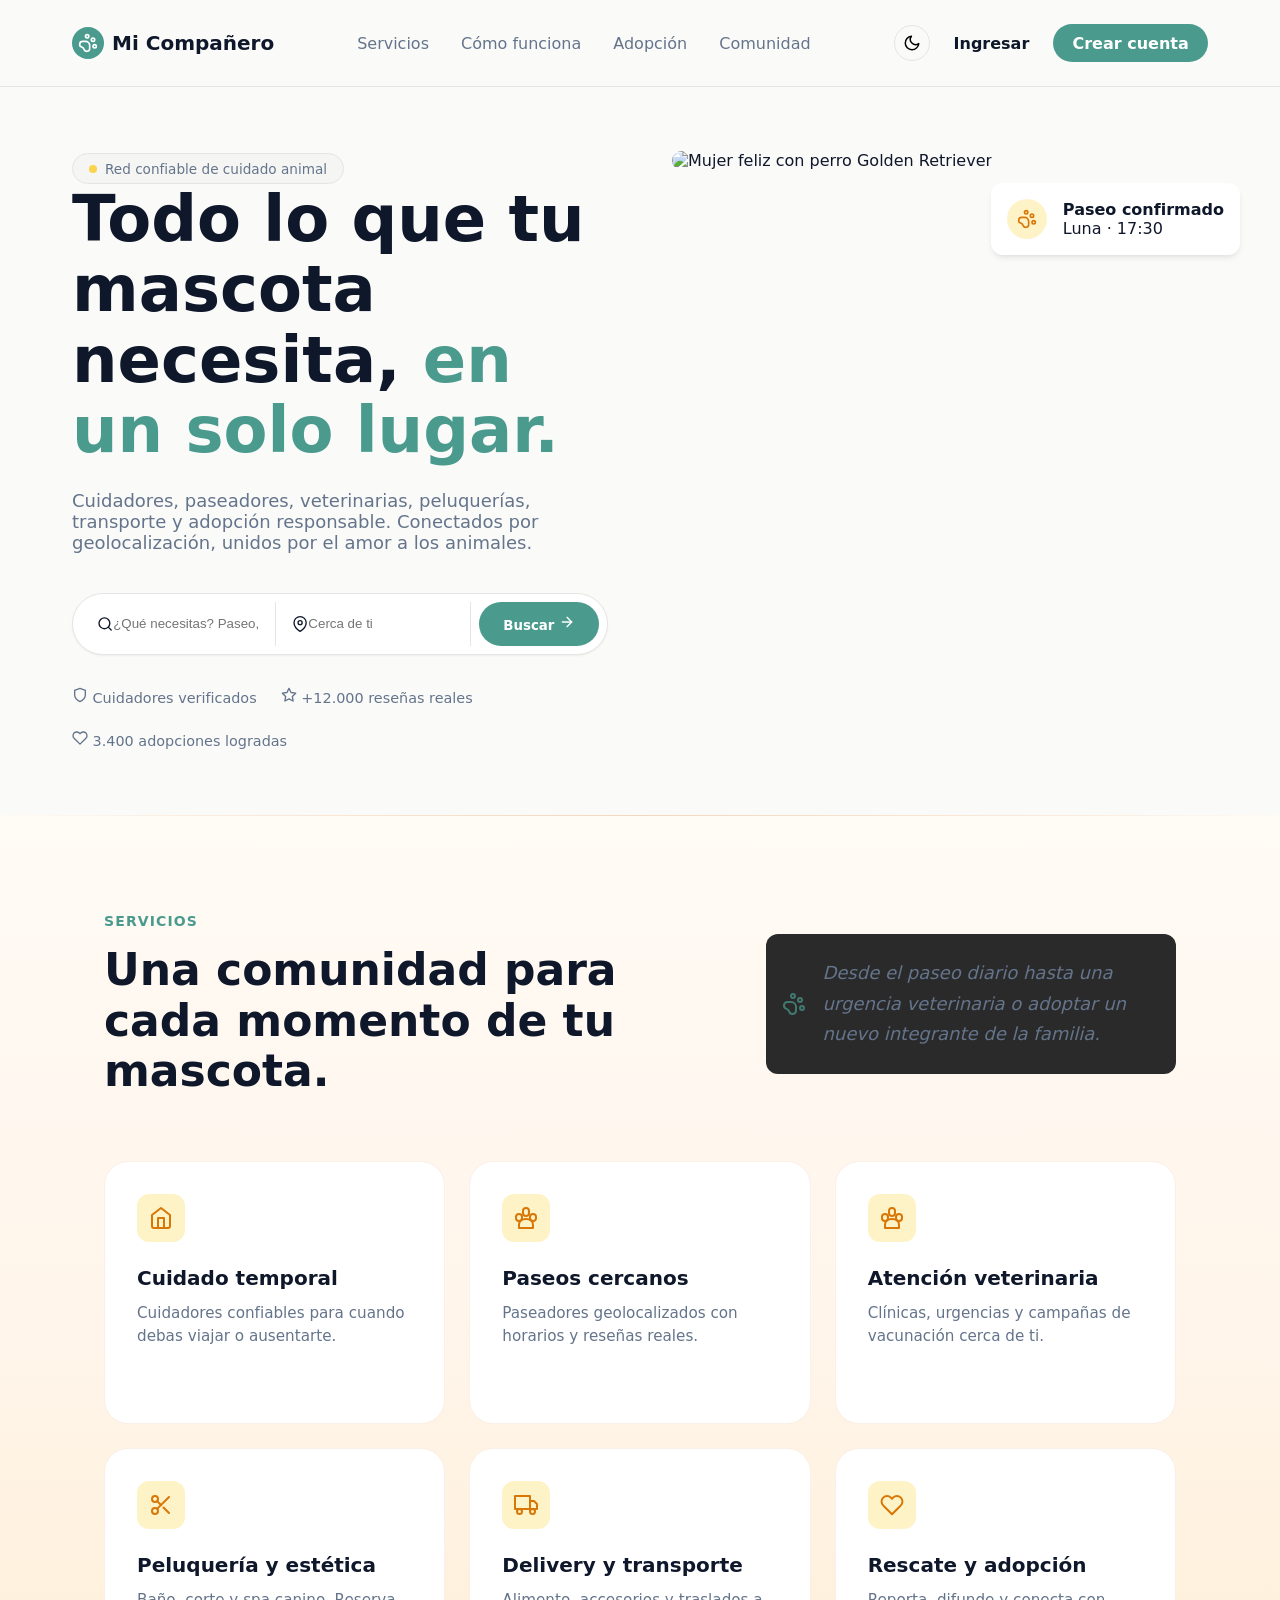
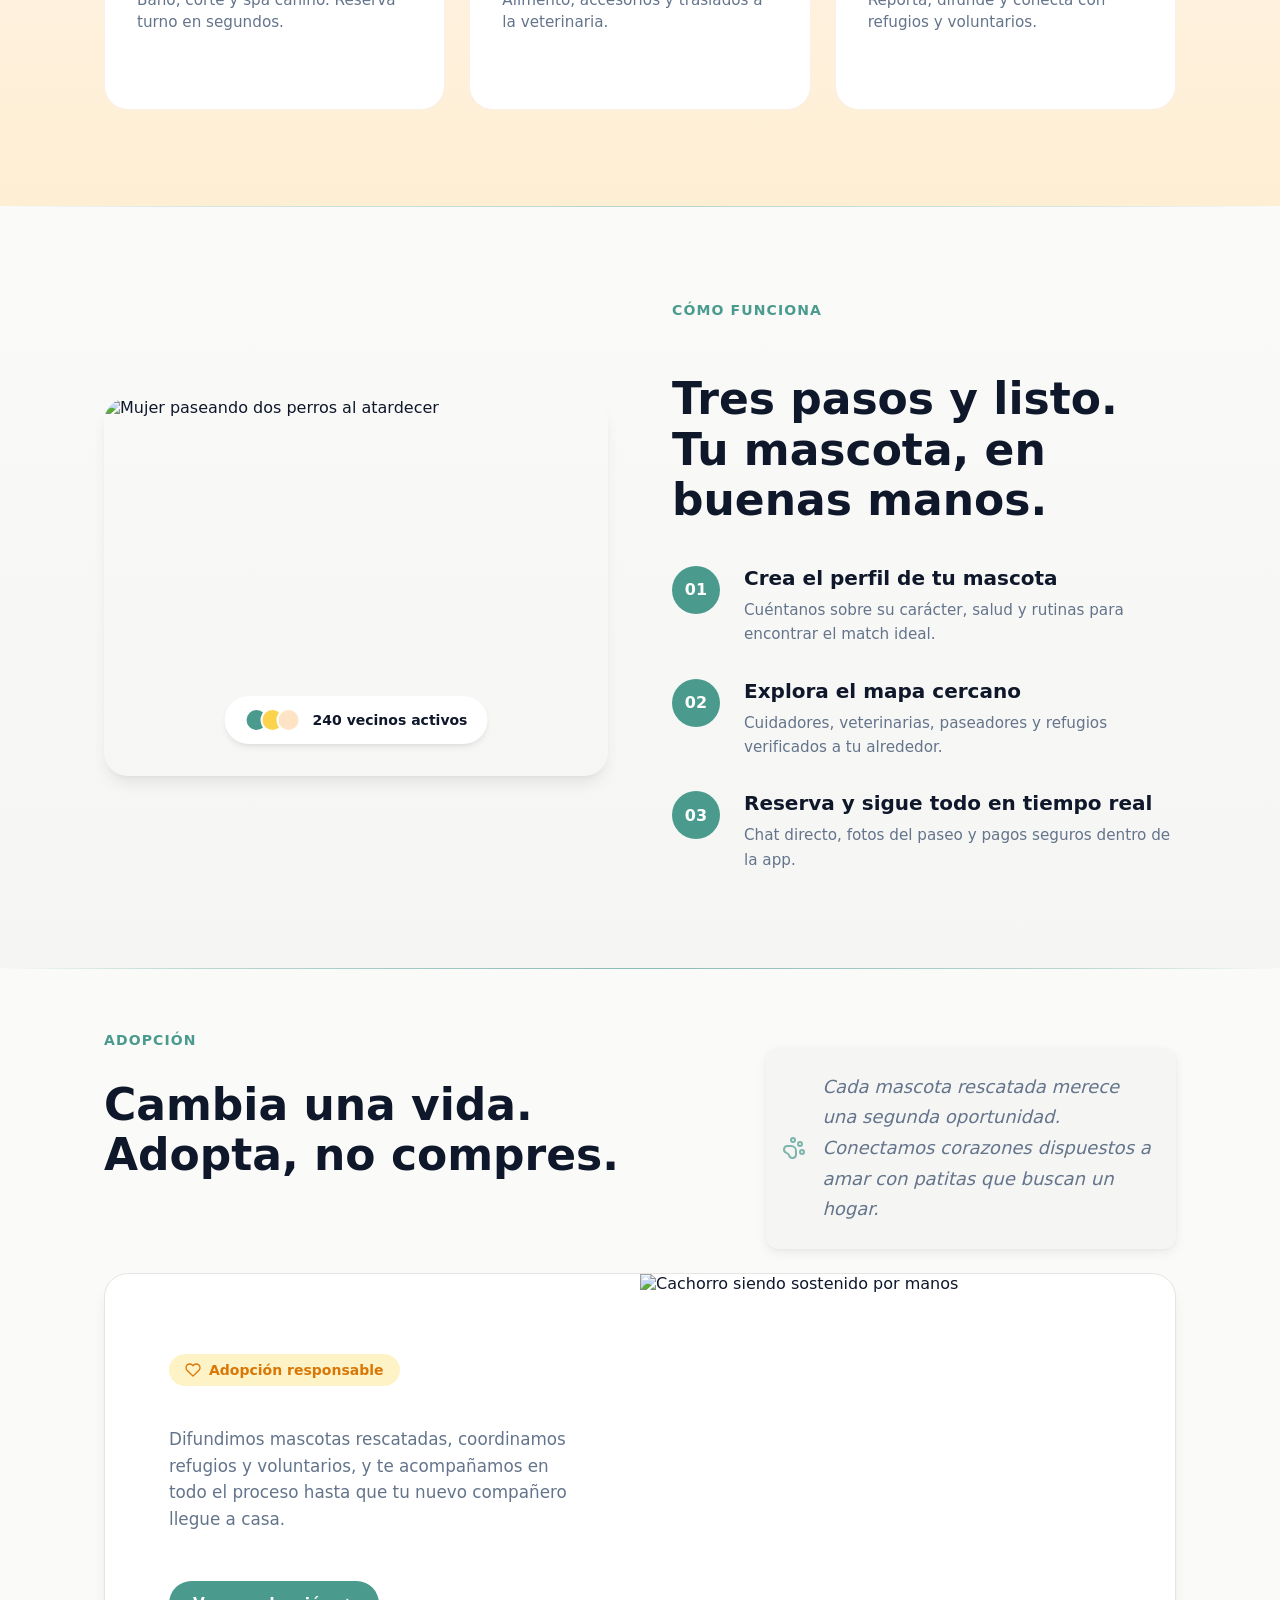
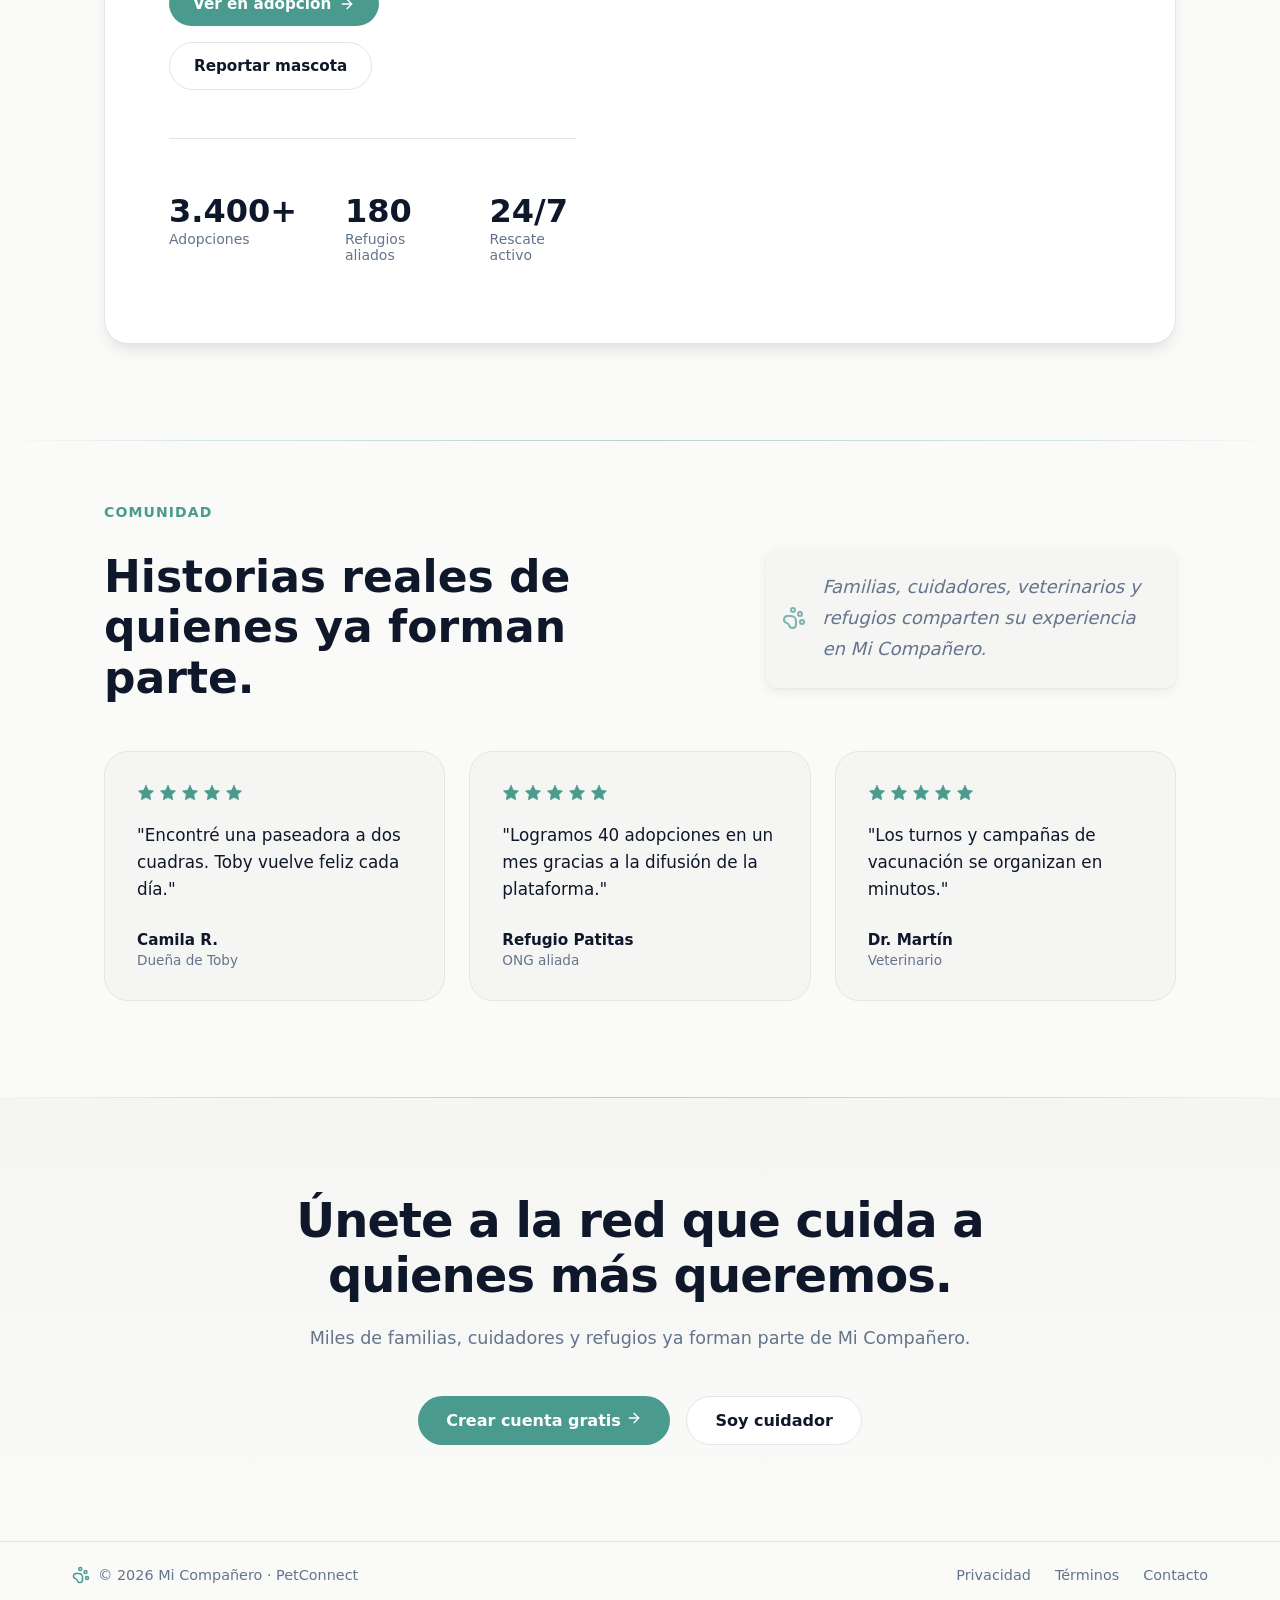
==== commit 57b01e02: "Creacion dashboard user y service" ====
--- a/index.html
+++ b/index.html
@@ -41,7 +41,7 @@
                 </nav>
                 <div class="nav-actions">
                     <button class="theme-toggle" id="themeBtn" aria-label="Cambiar tema">
-                        <svg xmlns="http://www.w3.org/2000/svg" width="18" height="18" viewBox="0 0 24 24" fill="none" stroke="currentColor" stroke-width="2" stroke-linecap="round" stroke-linejoin="round"><path d="M21 12.79A9 9 0 1 1 11.21 3 7 7 0 0 0 21 12.79z"></path></svg>
+                        <svg class="icon-sun" xmlns="http://www.w3.org/2000/svg" width="18" height="18" viewBox="0 0 24 24" fill="none" stroke="currentColor" stroke-width="2" stroke-linecap="round" stroke-linejoin="round"><path d="M21 12.79A9 9 0 1 1 11.21 3 7 7 0 0 0 21 12.79z"></path></svg>
                     </button>
                     <a href="#" class="btn-login">Ingresar</a>
                     <a href="#" class="btn-primary">Crear cuenta</a>
@@ -607,6 +607,10 @@
                                 <label for="registerPassword">Contraseña</label>
                                 <input type="password" id="registerPassword" placeholder="Mínimo 8 caracteres" required minlength="8">
                             </div>
+                            <div class="form-group">
+                                <label for="registerPassword">Repita la contrseña</label>
+                                <input type="password" id="registerPassword" placeholder="Ingrese nuevamente la contraseña" required minlength="8">
+                            </div>
                             <button type="submit" class="btn-submit">Crear cuenta</button>
                         </form>
                     </div>
--- a/css/auth.css
+++ b/css/auth.css
@@ -67,8 +67,8 @@
 
 /* Columna Izquierda: Formulario */
 .auth-form-side {
-    padding: 2.5rem 2.5rem 2rem 2.5rem;
-    overflow-y: auto;
+    padding: 1.5rem 2.5rem 2rem 2.5rem;
+    overflow-y: hidden;
     display: flex;
     align-items: center;              /* 👈 Cambiado de 'flex-start' a 'center' */
     justify-content: center;          /* 👈 NUEVO: centra horizontalmente también */
@@ -81,17 +81,17 @@
     margin: 0 auto;
     display: flex;
     flex-direction: column;
+    gap: 0.85rem;
+}
+
+.auth-logo {
+    display: flex;
+    align-items: center;
     gap: 1rem;
-}
-
-.auth-logo {
-    display: flex;
-    align-items: center;
-    gap: 0.5rem;
     font-weight: 700;
     font-size: 1.1rem;
     color: var(--text-main);
-    margin-bottom: 1rem;
+    margin-bottom: -0.5rem;
 }
 
 .auth-logo .logo-icon {
@@ -106,10 +106,11 @@
 }
 
 .auth-title {
-    font-size: 1.6rem;
+    font-size: 1.4rem;
     font-weight: 700;
     color: var(--text-main);
-    margin-bottom: 0.2rem;
+    margin-bottom: -0.5rem;
+    text-align: center;
 }
 
 .auth-subtitle {
@@ -117,22 +118,23 @@
     font-size: 0.85rem;
     margin-bottom: 0;
     line-height: 1.4;
+    text-align: center;
 }
 
 /* Botón Google */
 .btn-google {
     width: 100%;
-    padding: 0.65rem;
+    padding: 0.4rem;
     border: 1px solid var(--border-color);
     border-radius: var(--radius-md);
     background: white;
     display: flex;
     align-items: center;
     justify-content: center;
-    gap: 0.6rem;
-    font-weight: 500;
-    color: var(--text-main);
-    font-size: 0.85rem;
+    gap: 0.5rem;
+    font-weight: 500;
+    color: var(--text-main);
+    font-size: 0.80rem;
     transition: all 0.2s ease;
     cursor: pointer;
 }
@@ -146,9 +148,9 @@
 .auth-divider {
     display: flex;
     align-items: center;
-    margin: 0.5rem 0;
+    margin: 0rem 0;
     color: var(--text-light);
-    font-size: 0.75rem;
+    font-size: 0.7rem;
 }
 
 .auth-divider::before,
@@ -160,7 +162,7 @@
 }
 
 .auth-divider span {
-    padding: 0 0.6rem;
+    padding: 0 0.5rem;
 }
 
 /* Tabs */
@@ -168,13 +170,13 @@
     display: flex;
     background: var(--color-bg-soft);
     border-radius: var(--radius-md);
-    padding: 0.2rem;
+    padding: 0.15rem;
     margin-bottom: 0;
 }
 
 .auth-tab {
     flex: 1;
-    padding: 0.45rem;
+    padding: 0.4rem;
     border: none;
     background: transparent;
     border-radius: 8px;
@@ -195,17 +197,17 @@
 .auth-form {
     display: flex;
     flex-direction: column;
-    gap: 0.6rem;
+    gap: 0.5rem;
 }
 
 .form-group {
     display: flex;
     flex-direction: column;
-    gap: 0.25rem;
+    gap: 0.2rem;
 }
 
 .form-group label {
-    font-size: 0.75rem;
+    font-size: 0.70rem;
     font-weight: 500;
     color: var(--text-main);
 }
@@ -217,7 +219,7 @@
 }
 
 .form-link {
-    font-size: 0.75rem;
+    font-size: 0.70rem;
     color: var(--color-primary);
     text-decoration: none;
     font-weight: 500;
@@ -228,10 +230,10 @@
 }
 
 .form-group input {
-    padding: 0.55rem 0.8rem;
+    padding: 0.5rem 0.75rem;
     border: 1px solid var(--border-color);
     border-radius: var(--radius-md);
-    font-size: 0.85rem;
+    font-size: 0.8rem;
     color: var(--text-main);
     background: var(--color-bg-card);
     transition: all 0.2s ease;
@@ -250,23 +252,23 @@
 
 .btn-submit {
     width: 100%;
-    padding: 0.7rem;
+    padding: 0.45rem;
     background: var(--color-primary);
     color: white;
     border: none;
     border-radius: var(--radius-md);
     font-weight: 600;
-    font-size: 0.85rem;
+    font-size: 0.8rem;
     cursor: pointer;
     transition: background 0.2s ease;
-    margin-top: 0.2rem;
+    margin-top: 0.15rem;
 }
 
 .btn-submit:hover {
     background: var(--color-primary-hover);
 }
 
-/* Columna Derecha: Imagen */
+/* Columna Derechaº: Imagen */
 .auth-image-side {
     position: relative;
     overflow: hidden;
@@ -289,11 +291,21 @@
 .account-type-group {
     display: flex;
     flex-direction: column;
-    gap: 0.4rem;
-}
-
+    gap: 0.3rem;
+}
+.account-type-options {
+    display: flex;
+    flex-direction: row;                    /* 👈 Asegura dirección horizontal */
+    gap: 3rem;                            /* 👈 Espacio entre botones */
+    width: 100%;
+}
+
+.account-type-option {
+    position: relative;
+    flex: 1;                                /* 👈 Cada botón ocupa espacio equitativo */
+}
 .account-type-label {
-    font-size: 0.75rem;
+    font-size: 0.7rem;
     font-weight: 500;
     color: var(--text-main);
 }
@@ -303,7 +315,7 @@
     align-items: center;
     justify-content: center;
     width: 100%;
-    padding: 0.55rem 1rem;                 /* 👈 Antes: 0.7rem 1rem */
+    padding: 0.4rem 1rem;                 /* 👈 Antes: 0.7rem 1rem */
     border-radius: var(--radius-md);
     border: 1px solid var(--border-color);
     background: var(--color-bg-card);
@@ -330,12 +342,12 @@
     align-items: center;
     justify-content: center;
     width: 100%;
-    padding: 0.7rem 1rem;
+    padding: 0.4rem 1rem;
     border-radius: var(--radius-md);
     border: 1px solid var(--border-color);
     background: var(--color-bg-card);
     color: var(--text-main);
-    font-size: 0.9rem;
+    font-size: 0.8rem;
     font-weight: 500;
     cursor: pointer;
     transition: all 0.2s ease;
